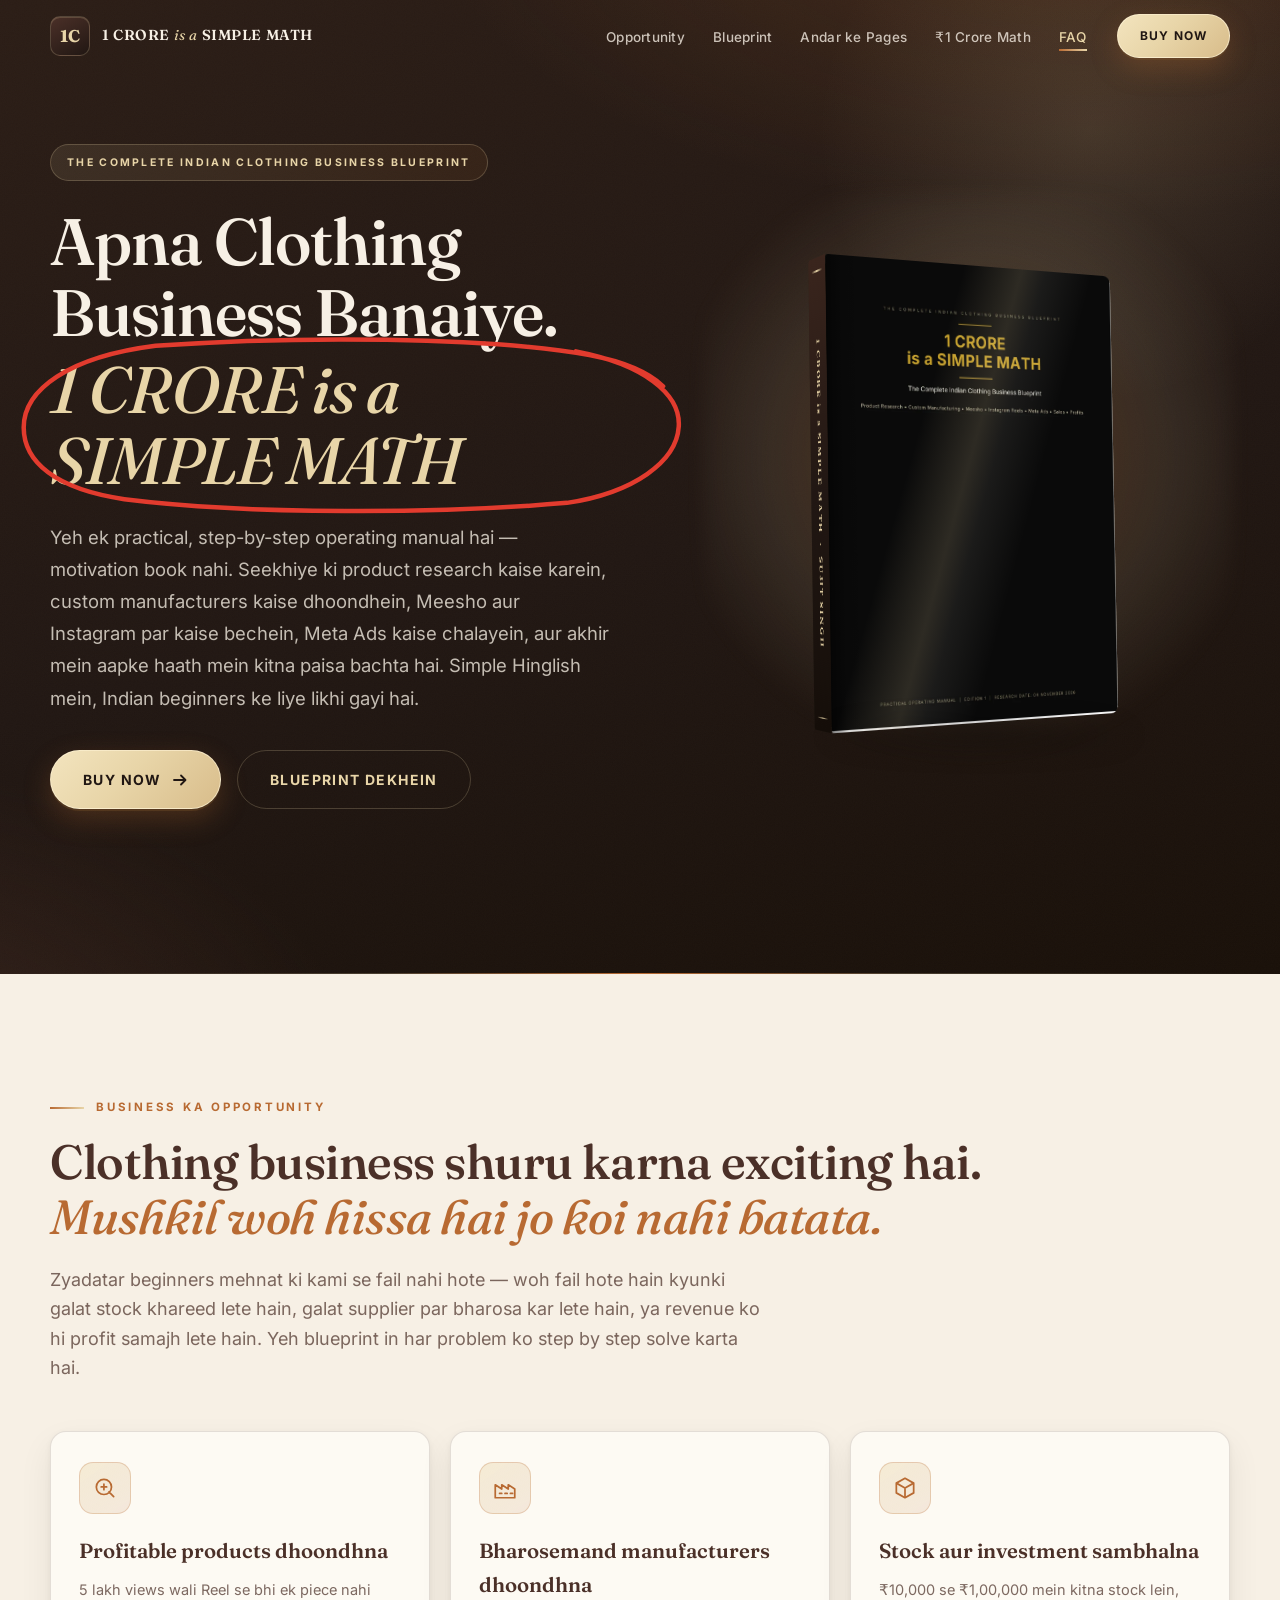
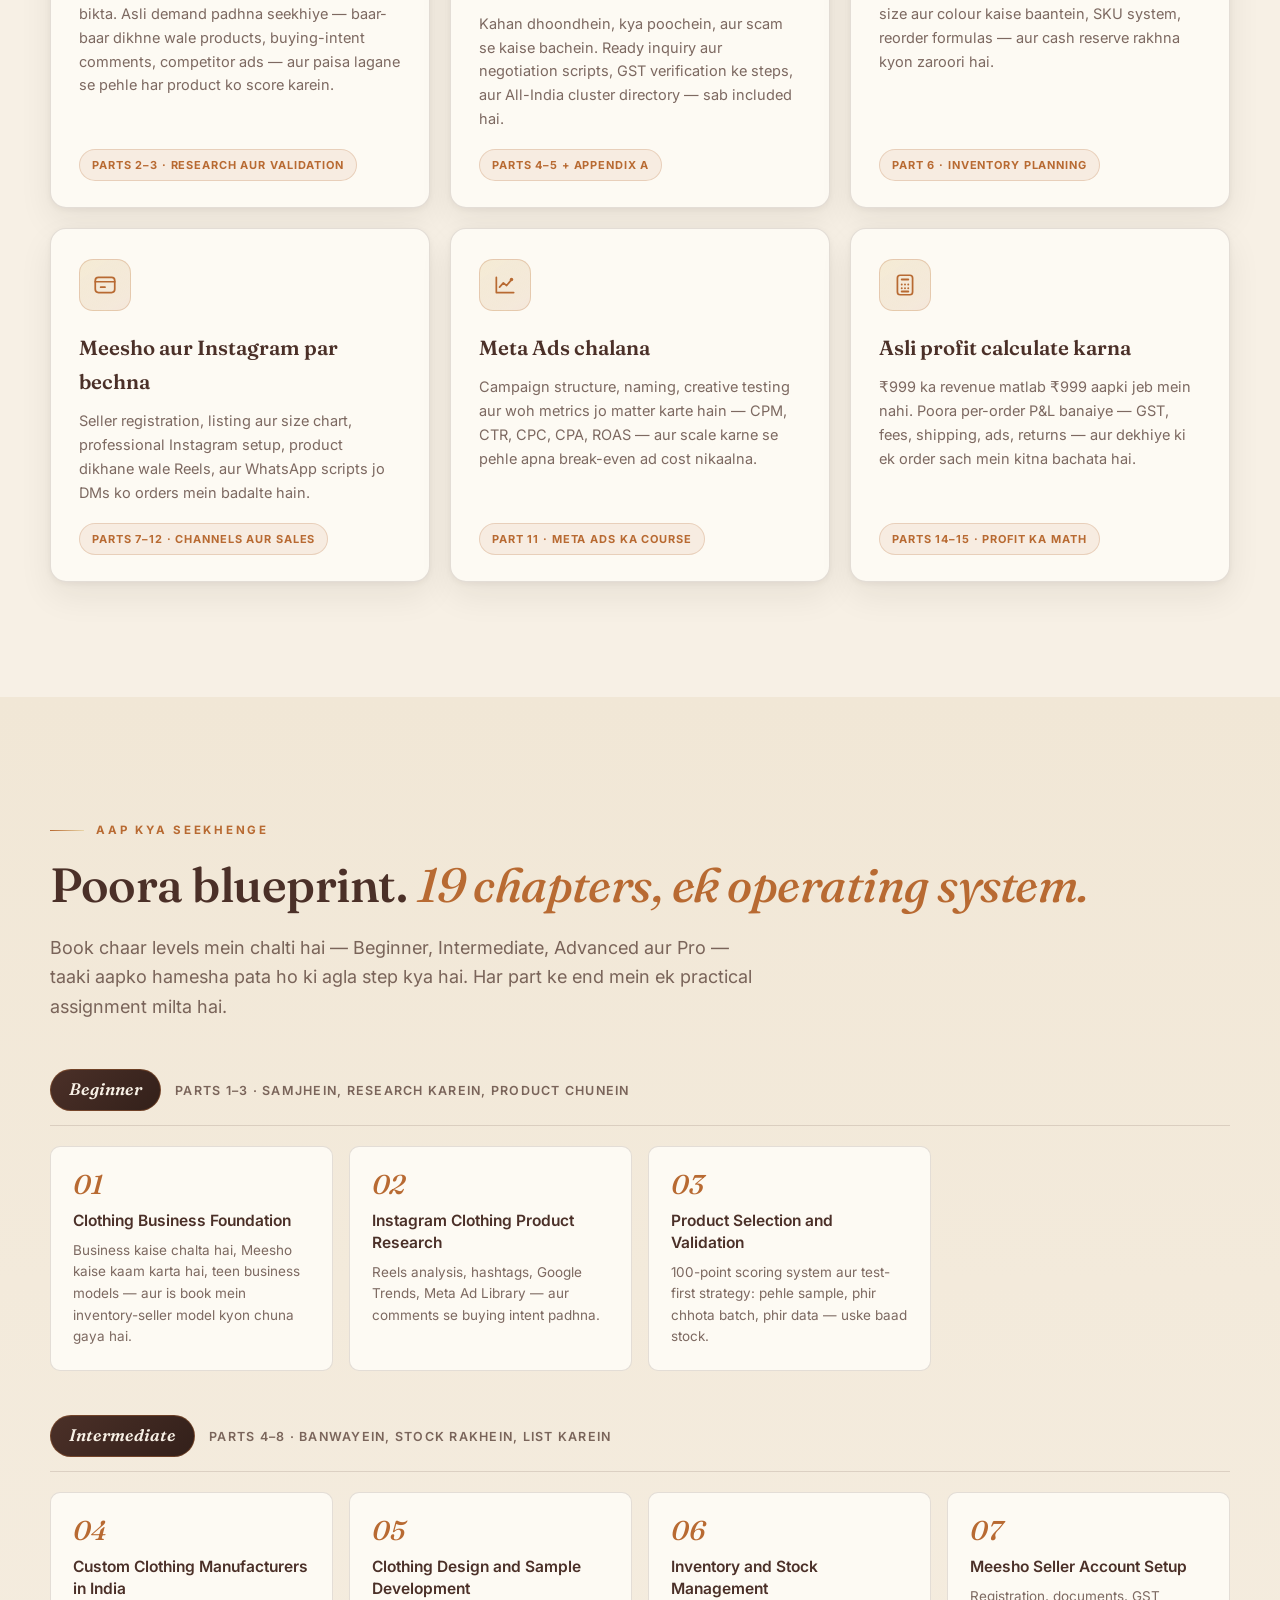
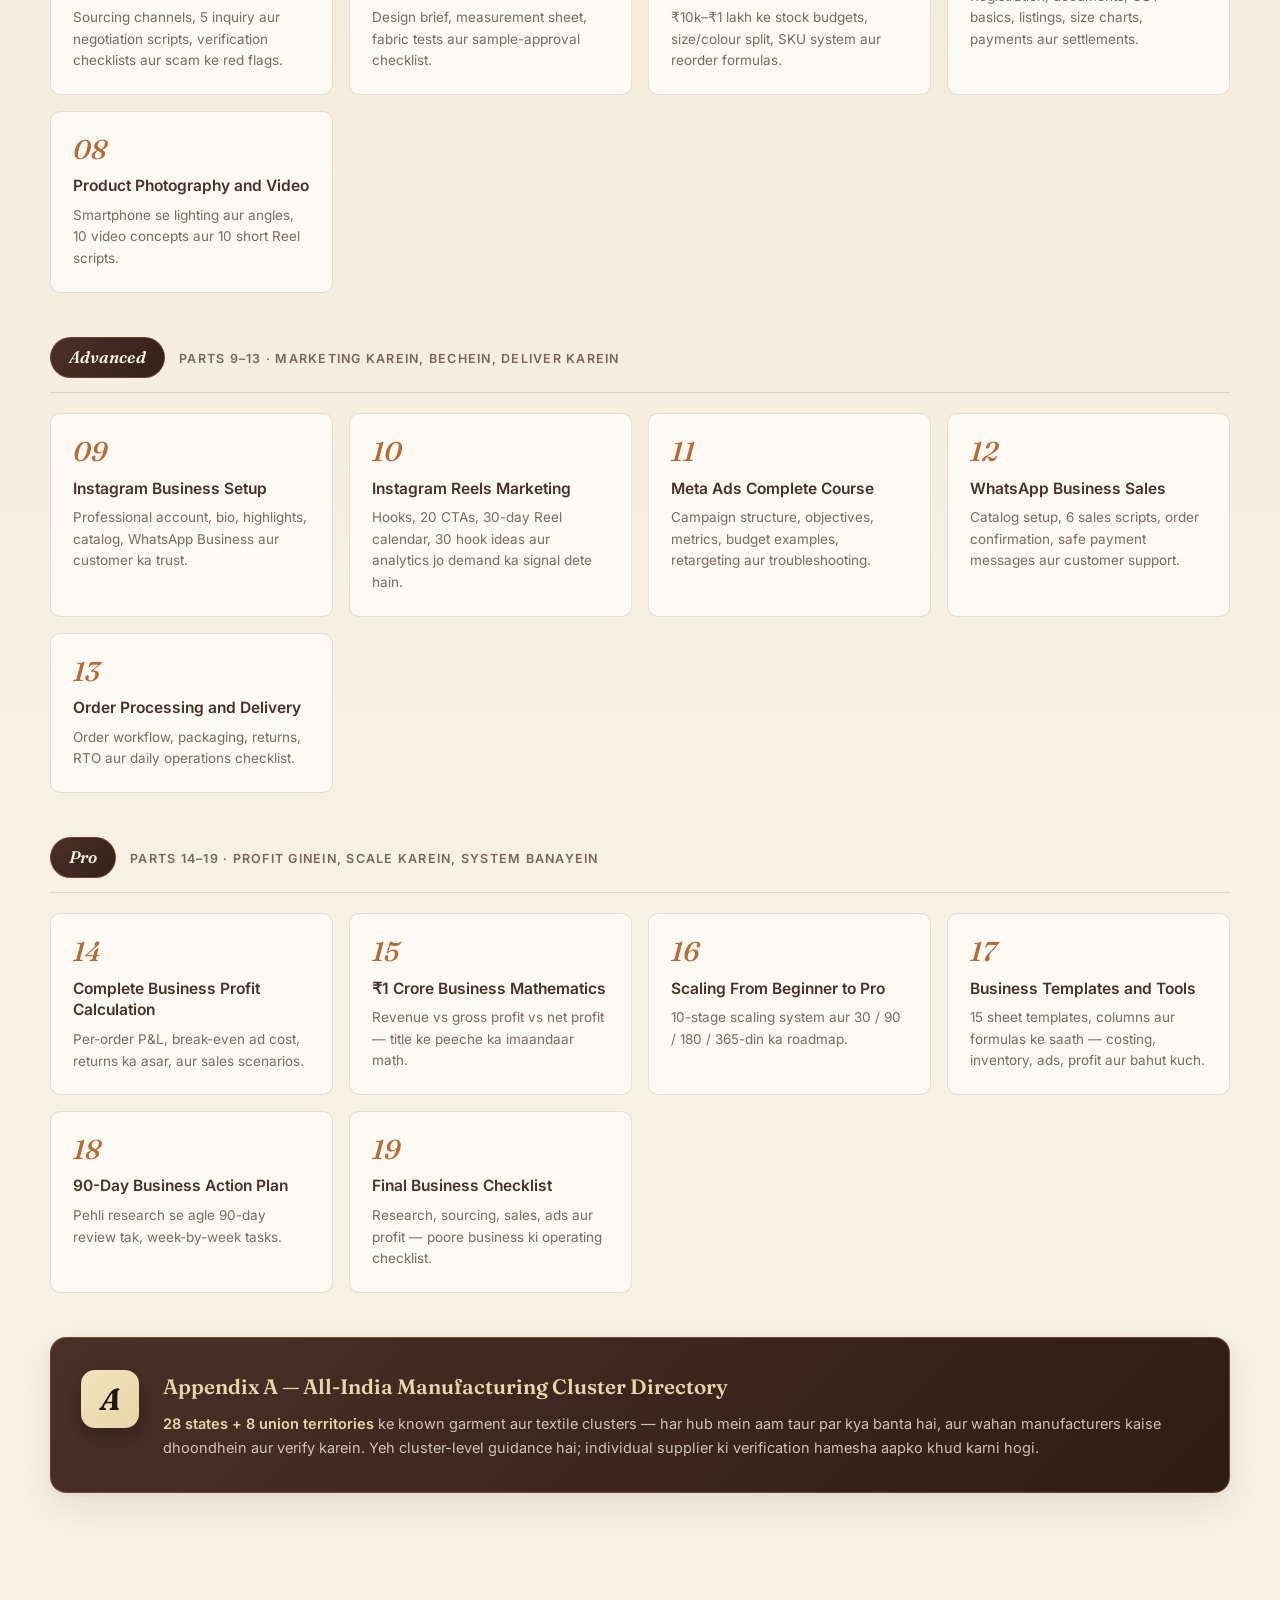
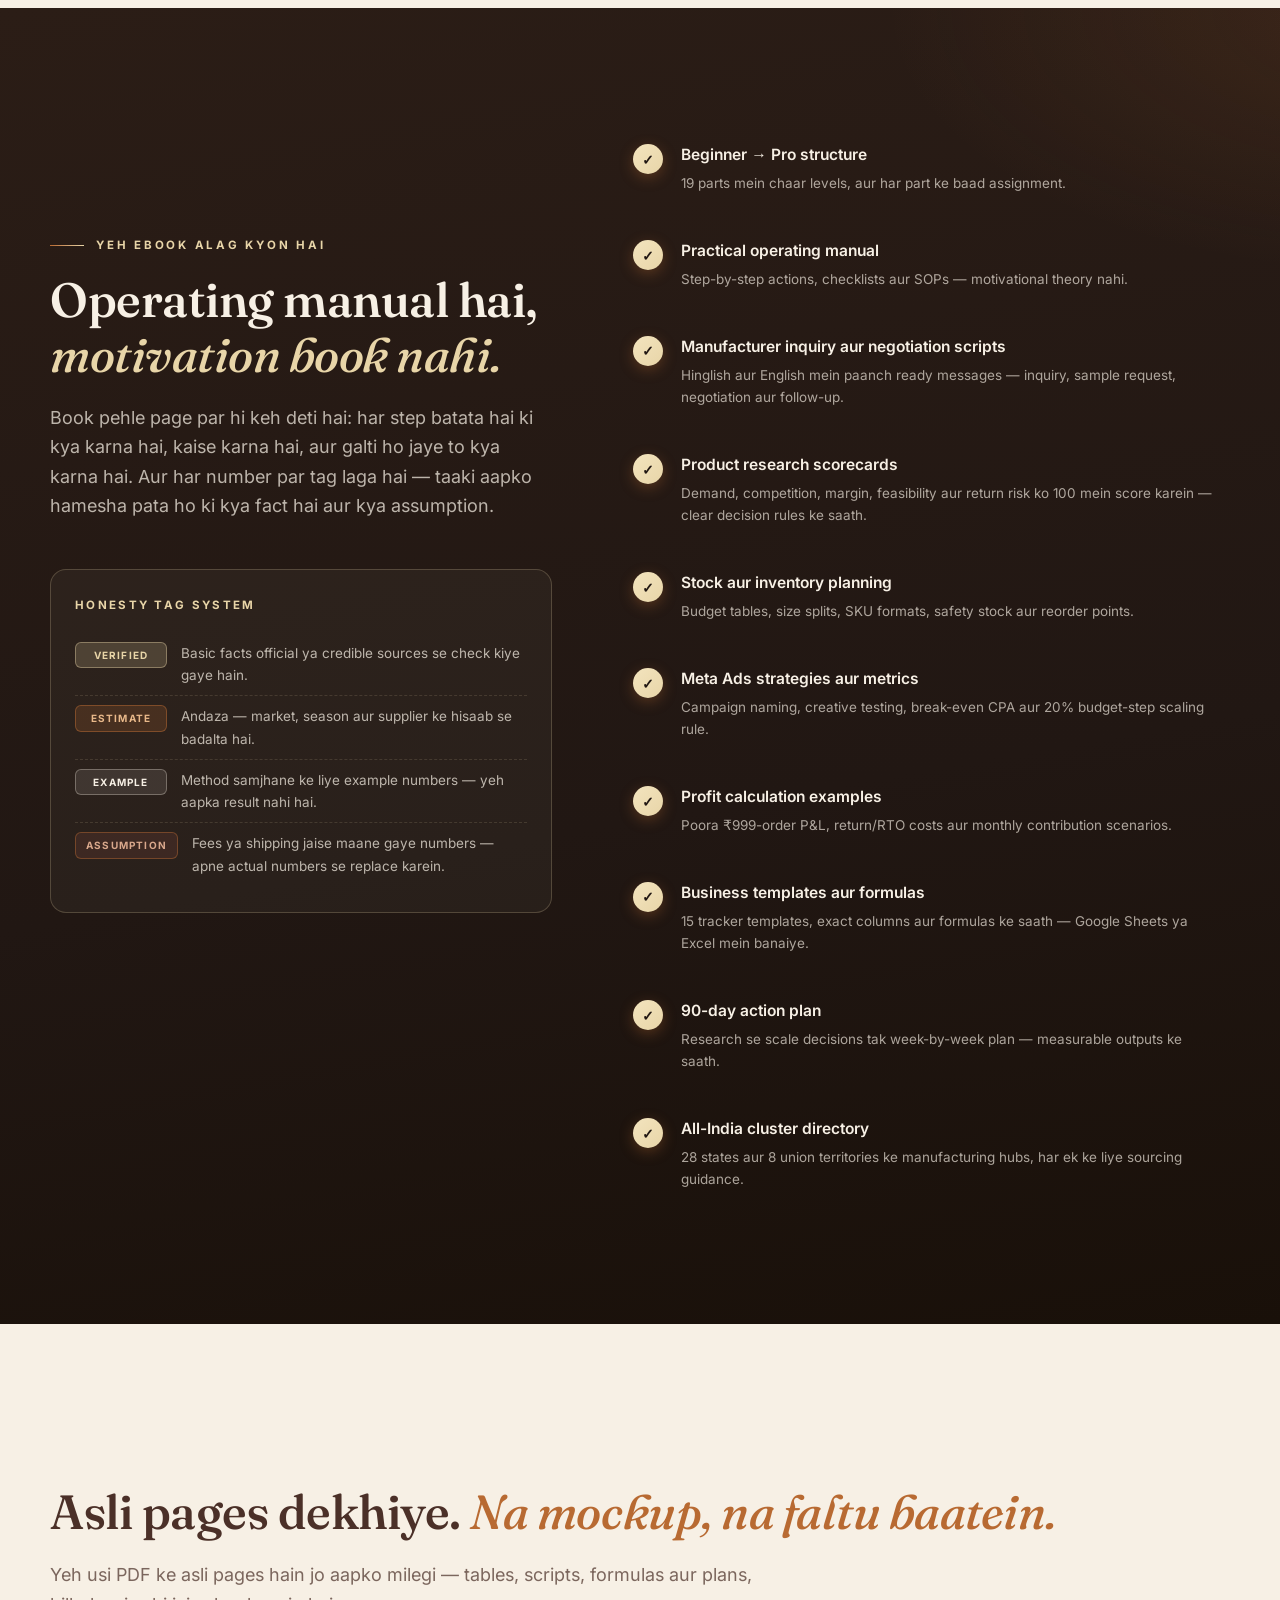
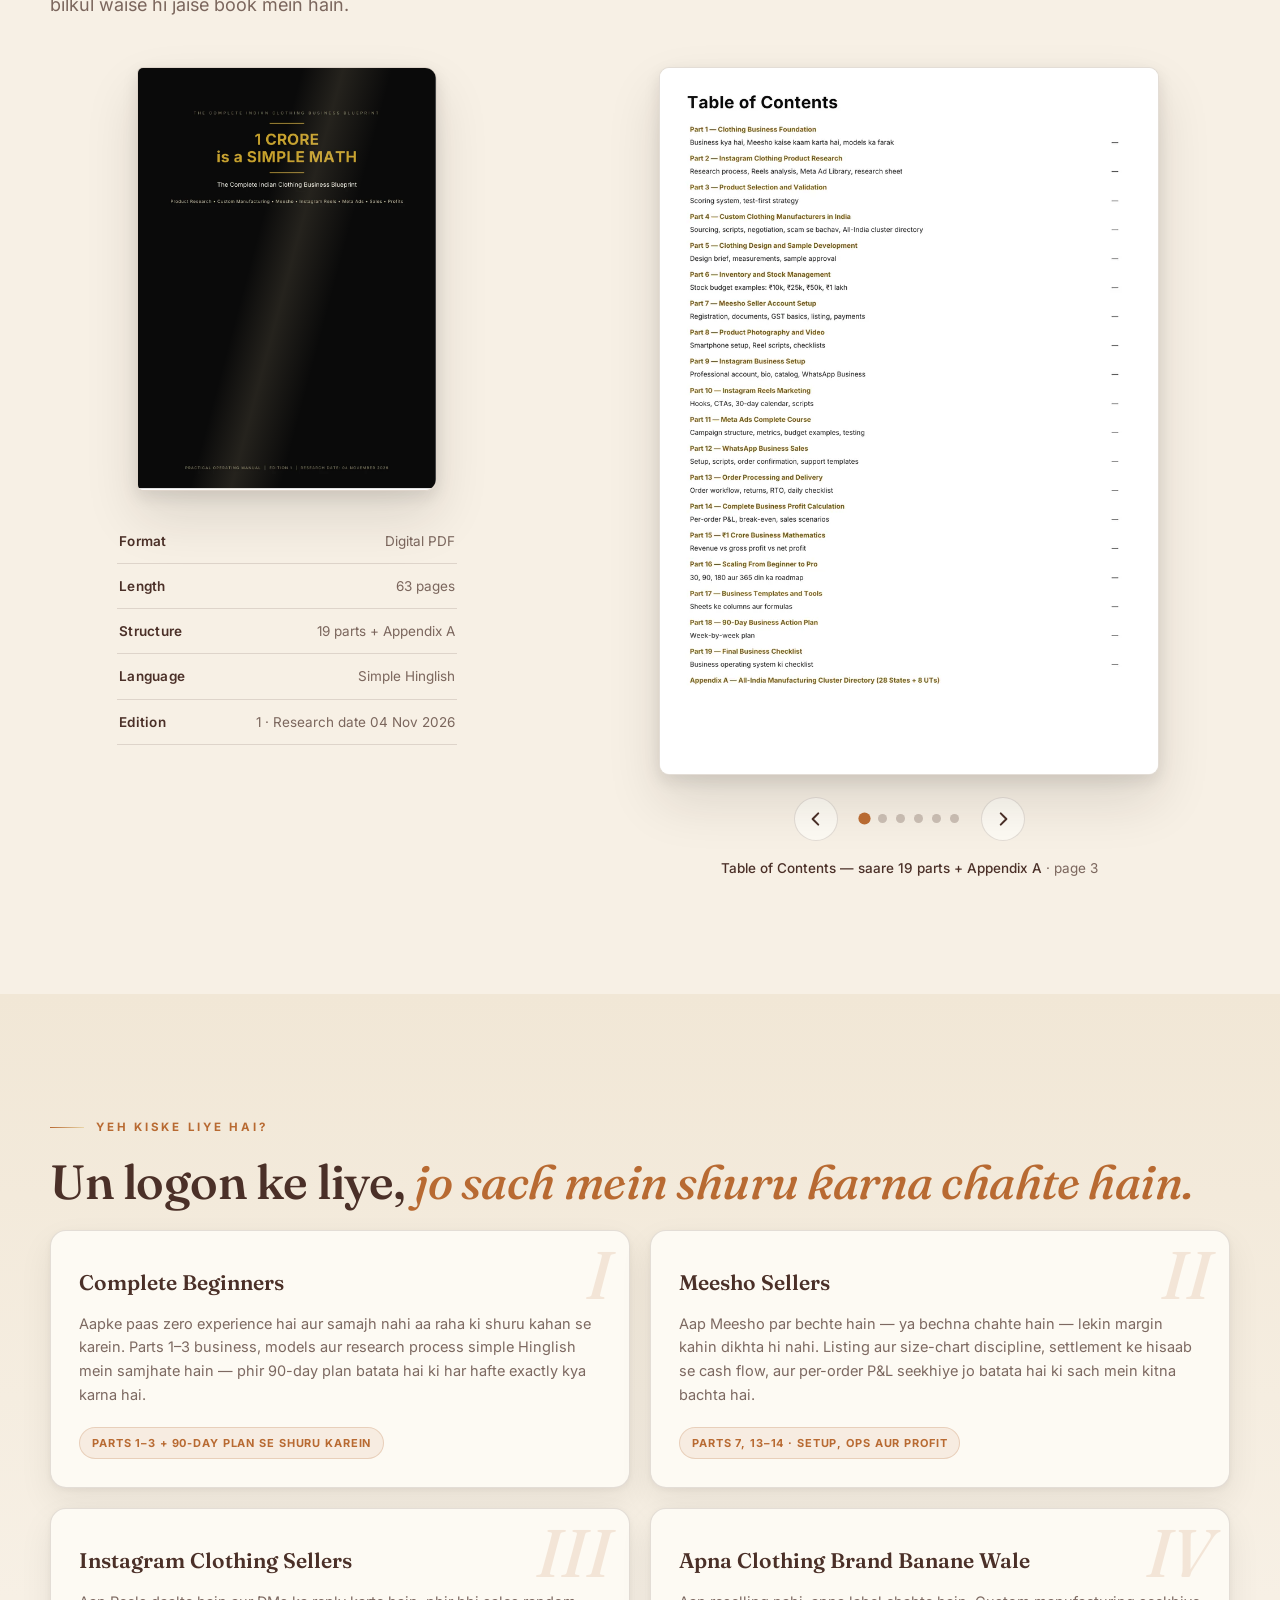
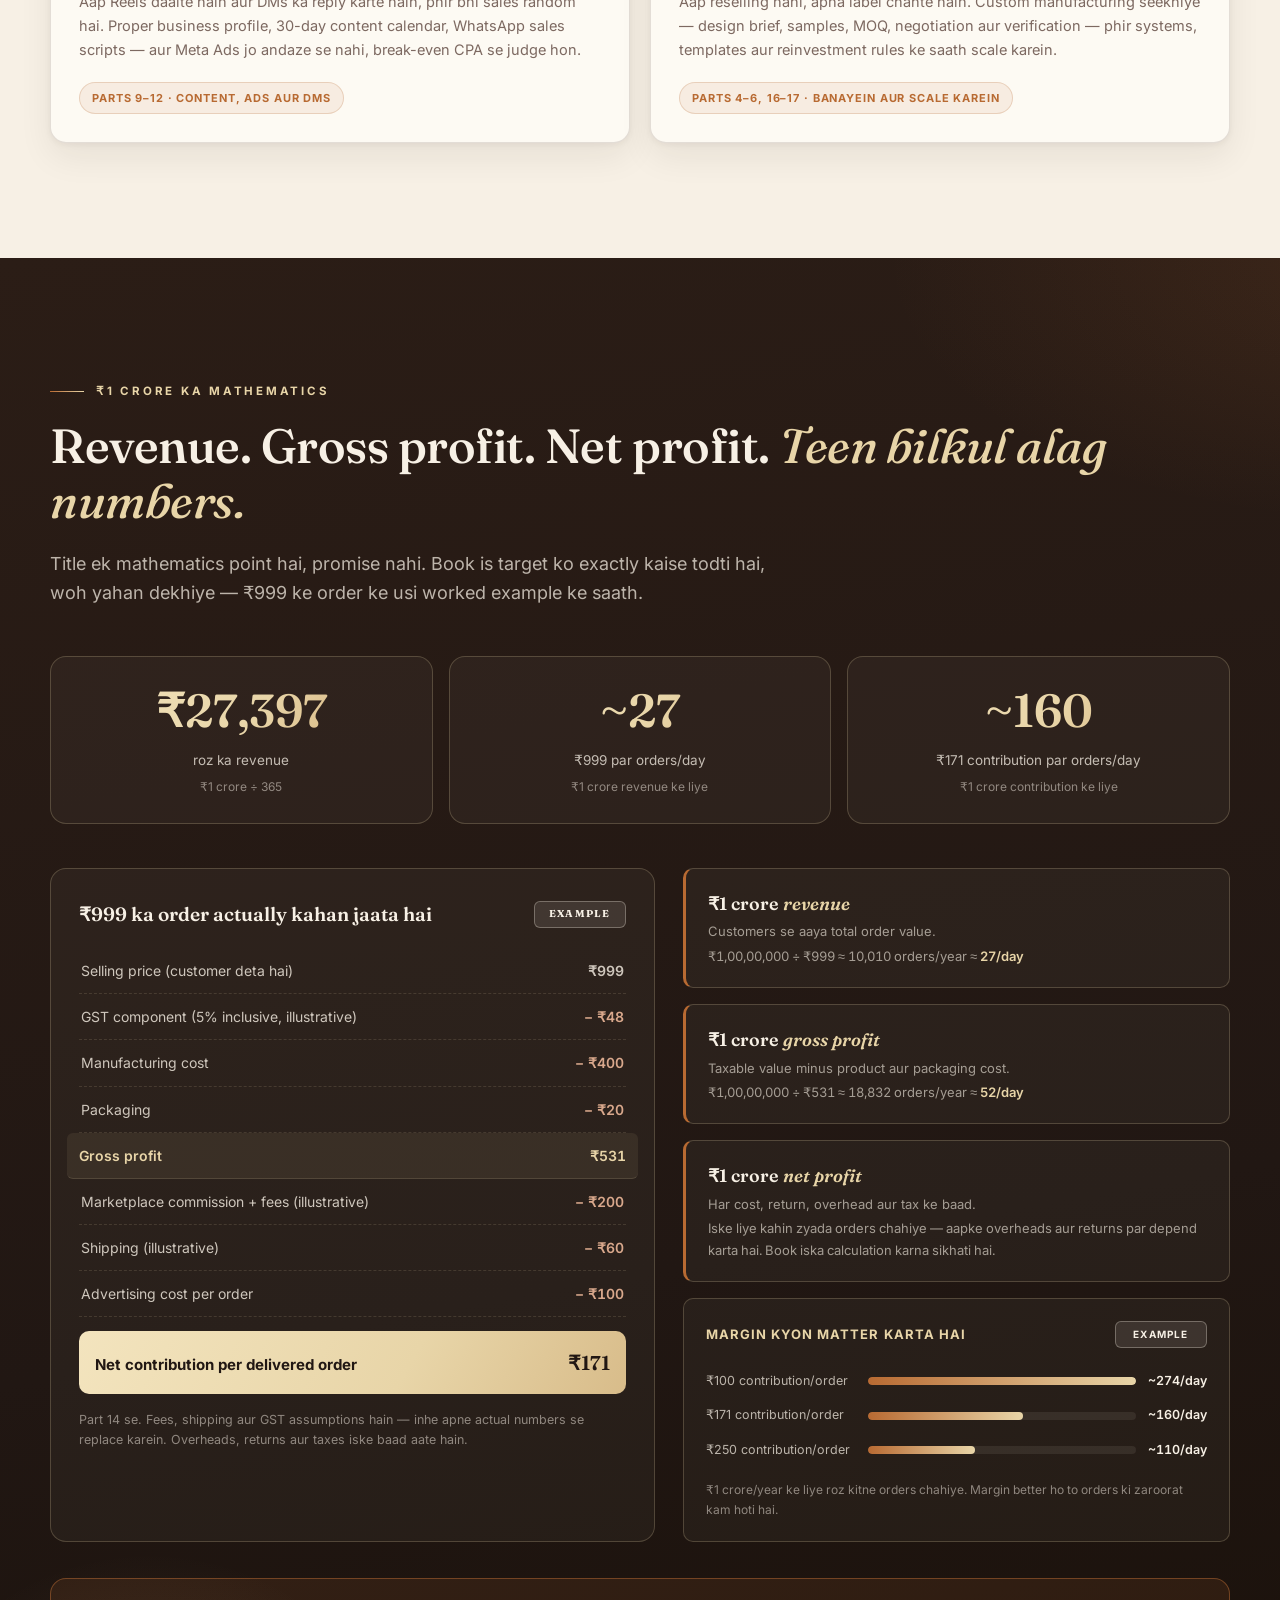
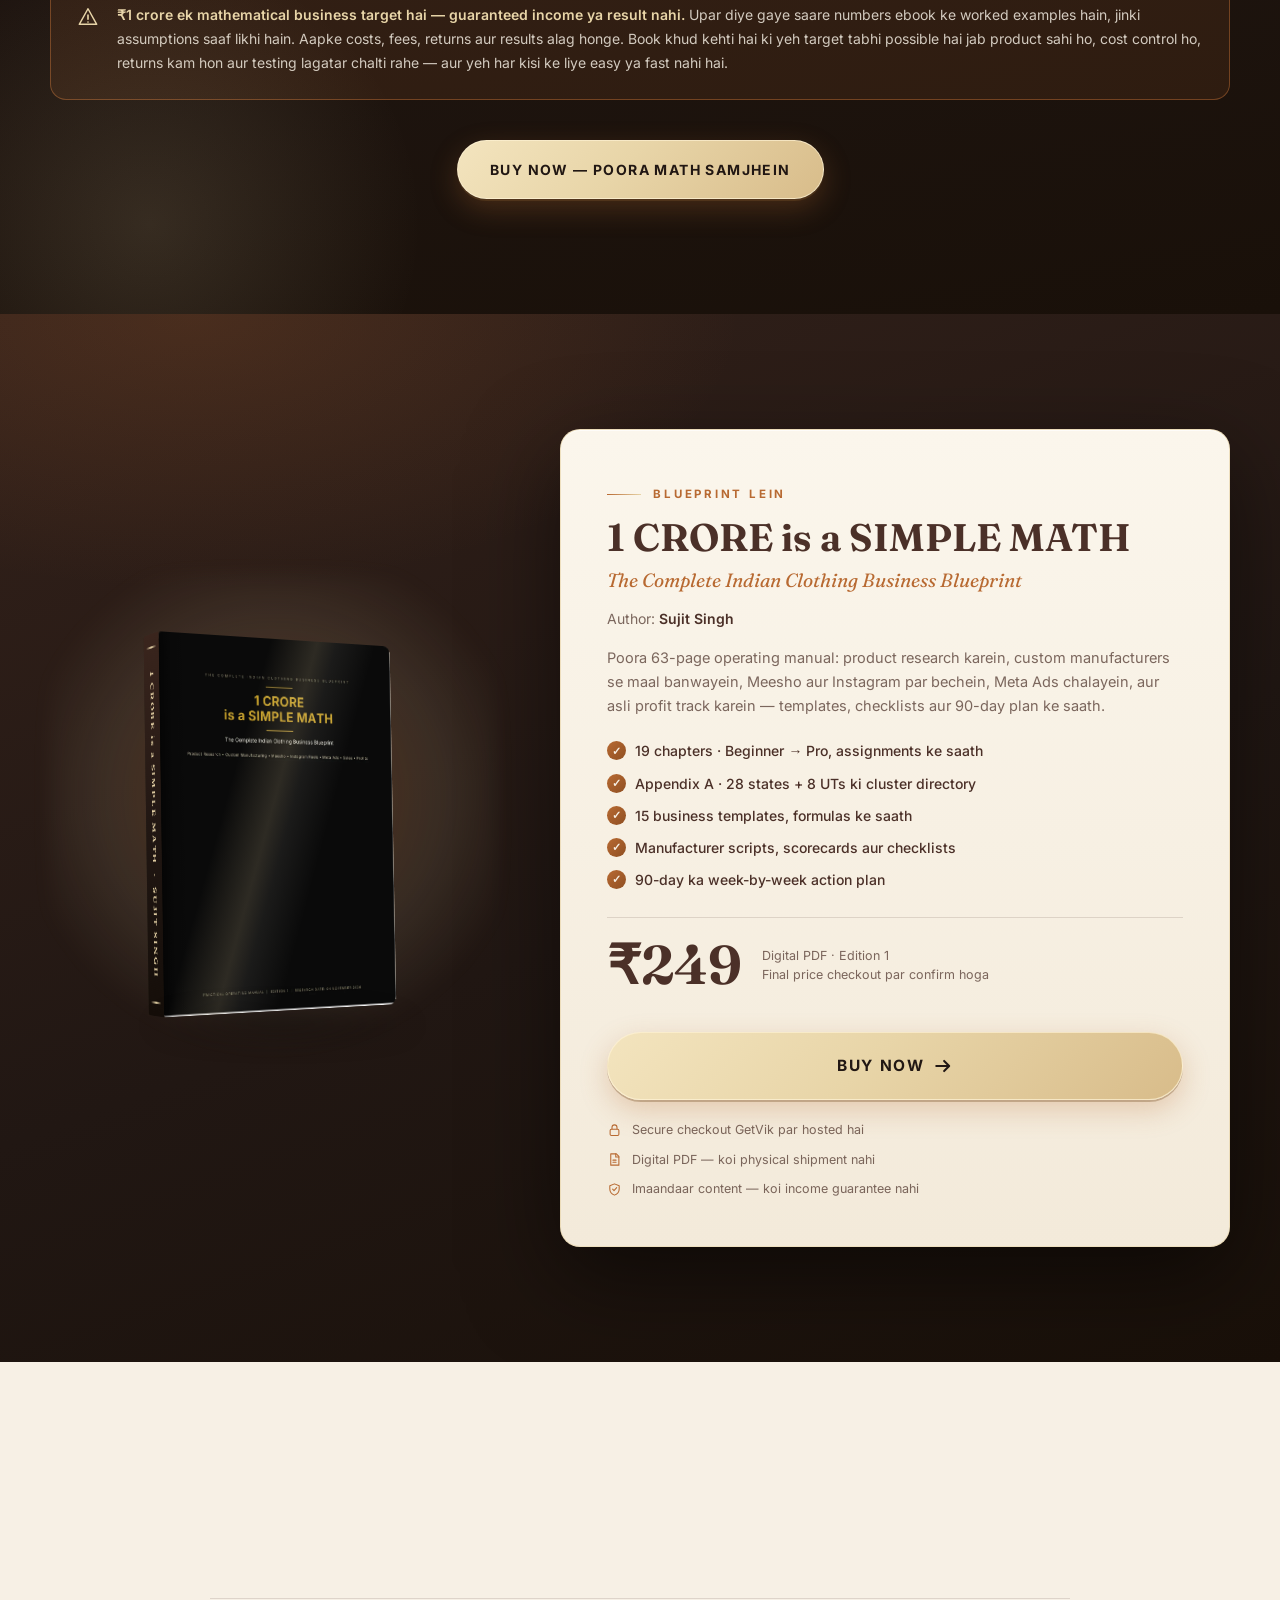
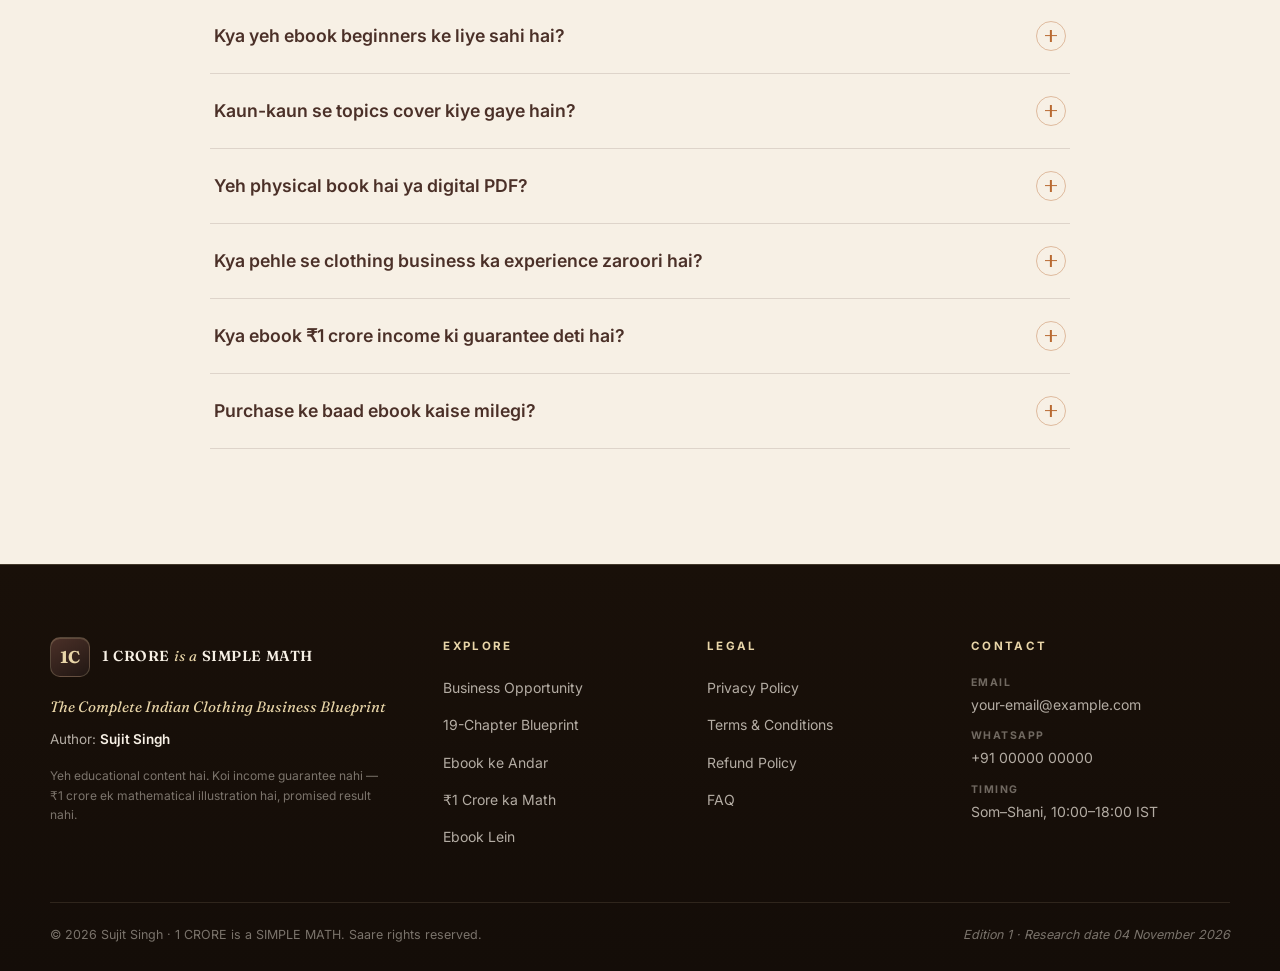
==== index.html @ 93edf9bf "Add 1 CRORE landing page from publish-ready ZIP Standalone static landing page (HTML/CSS/vanilla JS)" ====
<!DOCTYPE html>
<html lang="hi-Latn">
<head>
  <meta charset="UTF-8">
  <meta name="viewport" content="width=device-width, initial-scale=1.0">
  <title>1 CRORE is a SIMPLE MATH — The Complete Indian Clothing Business Blueprint | Sujit Singh</title>
  <meta name="description" content="Indian clothing business shuru karne ka 63-page practical operating manual — product research, custom manufacturing, Meesho, Instagram Reels, Meta Ads aur asli profit ka math. 19 chapters + All-India cluster directory. Author: Sujit Singh.">
  <meta name="robots" content="index, follow">
  <meta name="theme-color" content="#211713">
  <!-- Replace with your live domain before deploying -->
  <!-- <link rel="canonical" href="https://your-domain.com/"> -->

  <!-- Open Graph / Twitter -->
  <meta property="og:type" content="product">
  <meta property="og:locale" content="hi_IN">
  <meta property="og:title" content="1 CRORE is a SIMPLE MATH — The Complete Indian Clothing Business Blueprint">
  <meta property="og:description" content="19 chapters. 63 pages. Indian clothing entrepreneurs ke liye ek practical operating manual — research, manufacturing, Meesho, Reels, Meta Ads aur profit ka math. Author: Sujit Singh.">
  <meta property="og:image" content="assets/img/og-image.jpg">
  <meta property="og:image:width" content="1200">
  <meta property="og:image:height" content="630">
  <meta name="twitter:card" content="summary_large_image">
  <meta name="twitter:title" content="1 CRORE is a SIMPLE MATH — The Complete Indian Clothing Business Blueprint">
  <meta name="twitter:description" content="Indian clothing business shuru karne ka practical operating manual — koi income guarantee nahi. Author: Sujit Singh.">
  <meta name="twitter:image" content="assets/img/og-image.jpg">

  <script>document.documentElement.classList.add("js");</script>
  <link rel="icon" type="image/svg+xml" href="assets/favicon.svg">
  <link rel="preload" href="assets/fonts/fraunces-normal.woff2" as="font" type="font/woff2" crossorigin>
  <link rel="preload" href="assets/fonts/inter-normal.woff2" as="font" type="font/woff2" crossorigin>
  <link rel="preload" href="assets/img/cover.webp" as="image">
  <link rel="stylesheet" href="css/style.css">

  <!-- Structured data: honest Book schema (no invented ratings or reviews) -->
  <script type="application/ld+json">
  {
    "@context": "https://schema.org",
    "@type": "Book",
    "name": "1 CRORE is a SIMPLE MATH",
    "alternateName": "The Complete Indian Clothing Business Blueprint",
    "author": { "@type": "Person", "name": "Sujit Singh" },
    "bookFormat": "https://schema.org/EBook",
    "numberOfPages": 63,
    "bookEdition": "Edition 1",
    "inLanguage": "hi-Latn",
    "description": "Indian clothing business shuru karne ka practical operating manual: product research, custom manufacturing, inventory, Meesho, Instagram Reels, Meta Ads, WhatsApp sales aur profit ka mathematics. Saath mein 90-day action plan aur All-India manufacturing cluster directory (28 states + 8 UTs).",
    "about": ["Clothing business", "E-commerce", "Meesho", "Instagram marketing", "Meta Ads", "Small business India"]
  }
  </script>
</head>
<body>
  <a class="skip-link" href="#main">Seedha main content par jayein</a>

  <!-- ============ NAVIGATION ============ -->
  <header class="site-header" id="site-header">
    <div class="container nav-inner">
      <a href="#top" class="brand" aria-label="1 CRORE is a SIMPLE MATH — home page">
        <span class="brand-mark" aria-hidden="true">1C</span>
        <span class="brand-text">1 CRORE <em>is a</em> SIMPLE MATH</span>
      </a>
      <nav class="main-nav" id="main-nav" aria-label="Main navigation">
        <ul class="nav-list">
          <li><a href="#opportunity" class="nav-link">Opportunity</a></li>
          <li><a href="#blueprint" class="nav-link">Blueprint</a></li>
          <li><a href="#inside" class="nav-link">Andar ke Pages</a></li>
          <li><a href="#math" class="nav-link">₹1 Crore Math</a></li>
          <li><a href="#faq" class="nav-link">FAQ</a></li>
        </ul>
        <a class="btn btn-gold btn-nav" href="https://getvik.com/checkout?productId=6aeb3442b8b6e679919b977d&amp;productSlug=1-crore-clothing-business&amp;theme=light">BUY NOW</a>
      </nav>
      <button class="nav-toggle" id="nav-toggle" aria-expanded="false" aria-controls="main-nav" aria-label="Menu kholein">
        <span></span><span></span><span></span>
      </button>
    </div>
  </header>

  <main id="main">
    <!-- ============ SECTION 1 · HERO ============ -->
    <section class="hero" id="top" aria-label="Parichay">
      <div class="hero-glow" aria-hidden="true"></div>
      <div class="container hero-grid">
        <div class="hero-copy">
          <p class="badge reveal">THE COMPLETE INDIAN CLOTHING BUSINESS BLUEPRINT</p>
          <h1 class="hero-title reveal">Apna Clothing Business Banaiye. <span class="gold-italic hero-circled">1&nbsp;CRORE is a SIMPLE&nbsp;MATH<svg class="hero-scribble" viewBox="0 0 600 200" preserveAspectRatio="none" aria-hidden="true" focusable="false"><path d="M500,20 C560,34 594,66 592,102 C590,140 552,174 492,185 C378,197 208,198 96,181 C34,170 6,140 6,103 C6,62 46,26 124,14 C250,3 420,4 512,24 C546,32 566,44 578,58"/></svg></span></h1>
          <p class="hero-sub reveal">Yeh ek practical, step-by-step operating manual hai — motivation book nahi. Seekhiye ki product research kaise karein, custom manufacturers kaise dhoondhein, Meesho aur Instagram par kaise bechein, Meta Ads kaise chalayein, aur akhir mein aapke haath mein kitna paisa bachta hai. Simple Hinglish mein, Indian beginners ke liye likhi gayi hai.</p>
          <div class="hero-ctas reveal">
            <a class="btn btn-gold btn-lg" href="https://getvik.com/checkout?productId=6aeb3442b8b6e679919b977d&amp;productSlug=1-crore-clothing-business&amp;theme=light">BUY NOW
              <svg width="16" height="16" viewBox="0 0 16 16" fill="none" aria-hidden="true"><path d="M2 8h11M9 3.5 13.5 8 9 12.5" stroke="currentColor" stroke-width="1.8" stroke-linecap="round" stroke-linejoin="round"/></svg>
            </a>
            <a class="btn btn-ghost btn-lg" href="#blueprint">BLUEPRINT DEKHEIN</a>
          </div>
          <ul class="hero-facts reveal" aria-label="Ebook ki details">
            <li><strong>63</strong> pages ka PDF</li>
            <li><strong>19</strong> chapters + Appendix</li>
            <li>Beginner <span aria-hidden="true">→</span> Pro</li>
            <li>Edition 1</li>
          </ul>
        </div>
        <div class="hero-book reveal">
          <div class="book-scene" aria-hidden="true">
            <div class="book-glow"></div>
            <div class="book book-hero">
              <div class="book-face book-back"></div>
              <div class="book-face book-spine"><span>1 CRORE is a SIMPLE MATH&nbsp;&nbsp;·&nbsp;&nbsp;SUJIT SINGH</span></div>
              <div class="book-face book-pages"></div>
              <div class="book-face book-front">
                <img src="assets/img/cover.webp" alt="" width="1000" height="1414" fetchpriority="high">
                <span class="book-sheen"></span>
              </div>
            </div>
            <div class="book-shadow"></div>
          </div>
          <p class="visually-hidden">Ebook “1 CRORE is a SIMPLE MATH — The Complete Indian Clothing Business Blueprint” ka cover.</p>
        </div>
      </div>
      <div class="hero-rule" aria-hidden="true"></div>
    </section>

    <!-- ============ SECTION 2 · THE BUSINESS OPPORTUNITY ============ -->
    <section class="section section-cream" id="opportunity">
      <div class="container">
        <p class="eyebrow reveal">Business ka Opportunity</p>
        <h2 class="section-title reveal">Clothing business shuru karna exciting hai.<br><span class="amber-italic">Mushkil woh hissa hai jo koi nahi batata.</span></h2>
        <p class="section-lede reveal">Zyadatar beginners mehnat ki kami se fail nahi hote — woh fail hote hain kyunki galat stock khareed lete hain, galat supplier par bharosa kar lete hain, ya revenue ko hi profit samajh lete hain. Yeh blueprint in har problem ko step by step solve karta hai.</p>
        <div class="opp-grid">
          <article class="opp-card reveal">
            <div class="opp-icon" aria-hidden="true"><svg viewBox="0 0 24 24" fill="none"><path d="M11 4a7 7 0 1 0 0 14 7 7 0 0 0 0-14Zm9 16-4.35-4.35" stroke="currentColor" stroke-width="1.6" stroke-linecap="round"/><path d="M8.5 11h5M11 8.5v5" stroke="currentColor" stroke-width="1.6" stroke-linecap="round"/></svg></div>
            <h3>Profitable products dhoondhna</h3>
            <p>5 lakh views wali Reel se bhi ek piece nahi bikta. Asli demand padhna seekhiye — baar-baar dikhne wale products, buying-intent comments, competitor ads — aur paisa lagane se pehle har product ko score karein.</p>
            <span class="part-chip">Parts 2–3 · Research aur validation</span>
          </article>
          <article class="opp-card reveal">
            <div class="opp-icon" aria-hidden="true"><svg viewBox="0 0 24 24" fill="none"><path d="M3 21V9l6 4V9l6 4V9l6 4v8H3Z" stroke="currentColor" stroke-width="1.6" stroke-linejoin="round"/><path d="M7 17h2m3 0h2m3 0h2" stroke="currentColor" stroke-width="1.6" stroke-linecap="round"/></svg></div>
            <h3>Bharosemand manufacturers dhoondhna</h3>
            <p>Kahan dhoondhein, kya poochein, aur scam se kaise bachein. Ready inquiry aur negotiation scripts, GST verification ke steps, aur All-India cluster directory — sab included hai.</p>
            <span class="part-chip">Parts 4–5 + Appendix A</span>
          </article>
          <article class="opp-card reveal">
            <div class="opp-icon" aria-hidden="true"><svg viewBox="0 0 24 24" fill="none"><path d="M4 7.5 12 3l8 4.5v9L12 21l-8-4.5v-9Z" stroke="currentColor" stroke-width="1.6" stroke-linejoin="round"/><path d="M4 7.5 12 12l8-4.5M12 12v9" stroke="currentColor" stroke-width="1.6" stroke-linejoin="round"/></svg></div>
            <h3>Stock aur investment sambhalna</h3>
            <p>₹10,000 se ₹1,00,000 mein kitna stock lein, size aur colour kaise baantein, SKU system, reorder formulas — aur cash reserve rakhna kyon zaroori hai.</p>
            <span class="part-chip">Part 6 · Inventory planning</span>
          </article>
          <article class="opp-card reveal">
            <div class="opp-icon" aria-hidden="true"><svg viewBox="0 0 24 24" fill="none"><rect x="3" y="5" width="18" height="14" rx="3" stroke="currentColor" stroke-width="1.6"/><path d="M3 9h18M8 14h4" stroke="currentColor" stroke-width="1.6" stroke-linecap="round"/></svg></div>
            <h3>Meesho aur Instagram par bechna</h3>
            <p>Seller registration, listing aur size chart, professional Instagram setup, product dikhane wale Reels, aur WhatsApp scripts jo DMs ko orders mein badalte hain.</p>
            <span class="part-chip">Parts 7–12 · Channels aur sales</span>
          </article>
          <article class="opp-card reveal">
            <div class="opp-icon" aria-hidden="true"><svg viewBox="0 0 24 24" fill="none"><path d="M4 19V5m0 14h16" stroke="currentColor" stroke-width="1.6" stroke-linecap="round"/><path d="m7 14 3.5-4 3 2.5L18 7" stroke="currentColor" stroke-width="1.6" stroke-linecap="round" stroke-linejoin="round"/><circle cx="18" cy="7" r="1.6" fill="currentColor"/></svg></div>
            <h3>Meta Ads chalana</h3>
            <p>Campaign structure, naming, creative testing aur woh metrics jo matter karte hain — CPM, CTR, CPC, CPA, ROAS — aur scale karne se pehle apna break-even ad cost nikaalna.</p>
            <span class="part-chip">Part 11 · Meta Ads ka course</span>
          </article>
          <article class="opp-card reveal">
            <div class="opp-icon" aria-hidden="true"><svg viewBox="0 0 24 24" fill="none"><rect x="5" y="3" width="14" height="18" rx="2.5" stroke="currentColor" stroke-width="1.6"/><path d="M9 7h6M9 11.5h.01M12 11.5h.01M15 11.5h.01M9 15h.01M12 15h.01M15 15h.01M9 18h6" stroke="currentColor" stroke-width="1.8" stroke-linecap="round"/></svg></div>
            <h3>Asli profit calculate karna</h3>
            <p>₹999 ka revenue matlab ₹999 aapki jeb mein nahi. Poora per-order P&amp;L banaiye — GST, fees, shipping, ads, returns — aur dekhiye ki ek order sach mein kitna bachata hai.</p>
            <span class="part-chip">Parts 14–15 · Profit ka math</span>
          </article>
        </div>
      </div>
    </section>

    <!-- ============ SECTION 3 · WHAT YOU WILL LEARN (19 CHAPTERS) ============ -->
    <section class="section section-cream-deep" id="blueprint">
      <div class="container">
        <p class="eyebrow reveal">Aap Kya Seekhenge</p>
        <h2 class="section-title reveal">Poora blueprint. <span class="amber-italic">19 chapters, ek operating system.</span></h2>
        <p class="section-lede reveal">Book chaar levels mein chalti hai — Beginner, Intermediate, Advanced aur Pro — taaki aapko hamesha pata ho ki agla step kya hai. Har part ke end mein ek practical assignment milta hai.</p>

        <div class="level-group reveal">
          <div class="level-head"><span class="level-chip">Beginner</span><span class="level-range">Parts 1–3 · Samjhein, research karein, product chunein</span></div>
          <div class="chapter-grid">
            <article class="chapter-card"><span class="chapter-num">01</span><h3>Clothing Business Foundation</h3><p>Business kaise chalta hai, Meesho kaise kaam karta hai, teen business models — aur is book mein inventory-seller model kyon chuna gaya hai.</p></article>
            <article class="chapter-card"><span class="chapter-num">02</span><h3>Instagram Clothing Product Research</h3><p>Reels analysis, hashtags, Google Trends, Meta Ad Library — aur comments se buying intent padhna.</p></article>
            <article class="chapter-card"><span class="chapter-num">03</span><h3>Product Selection and Validation</h3><p>100-point scoring system aur test-first strategy: pehle sample, phir chhota batch, phir data — uske baad stock.</p></article>
          </div>
        </div>

        <div class="level-group reveal">
          <div class="level-head"><span class="level-chip">Intermediate</span><span class="level-range">Parts 4–8 · Banwayein, stock rakhein, list karein</span></div>
          <div class="chapter-grid">
            <article class="chapter-card"><span class="chapter-num">04</span><h3>Custom Clothing Manufacturers in India</h3><p>Sourcing channels, 5 inquiry aur negotiation scripts, verification checklists aur scam ke red flags.</p></article>
            <article class="chapter-card"><span class="chapter-num">05</span><h3>Clothing Design and Sample Development</h3><p>Design brief, measurement sheet, fabric tests aur sample-approval checklist.</p></article>
            <article class="chapter-card"><span class="chapter-num">06</span><h3>Inventory and Stock Management</h3><p>₹10k–₹1 lakh ke stock budgets, size/colour split, SKU system aur reorder formulas.</p></article>
            <article class="chapter-card"><span class="chapter-num">07</span><h3>Meesho Seller Account Setup</h3><p>Registration, documents, GST basics, listings, size charts, payments aur settlements.</p></article>
            <article class="chapter-card"><span class="chapter-num">08</span><h3>Product Photography and Video</h3><p>Smartphone se lighting aur angles, 10 video concepts aur 10 short Reel scripts.</p></article>
          </div>
        </div>

        <div class="level-group reveal">
          <div class="level-head"><span class="level-chip">Advanced</span><span class="level-range">Parts 9–13 · Marketing karein, bechein, deliver karein</span></div>
          <div class="chapter-grid">
            <article class="chapter-card"><span class="chapter-num">09</span><h3>Instagram Business Setup</h3><p>Professional account, bio, highlights, catalog, WhatsApp Business aur customer ka trust.</p></article>
            <article class="chapter-card"><span class="chapter-num">10</span><h3>Instagram Reels Marketing</h3><p>Hooks, 20 CTAs, 30-day Reel calendar, 30 hook ideas aur analytics jo demand ka signal dete hain.</p></article>
            <article class="chapter-card"><span class="chapter-num">11</span><h3>Meta Ads Complete Course</h3><p>Campaign structure, objectives, metrics, budget examples, retargeting aur troubleshooting.</p></article>
            <article class="chapter-card"><span class="chapter-num">12</span><h3>WhatsApp Business Sales</h3><p>Catalog setup, 6 sales scripts, order confirmation, safe payment messages aur customer support.</p></article>
            <article class="chapter-card"><span class="chapter-num">13</span><h3>Order Processing and Delivery</h3><p>Order workflow, packaging, returns, RTO aur daily operations checklist.</p></article>
          </div>
        </div>

        <div class="level-group reveal">
          <div class="level-head"><span class="level-chip">Pro</span><span class="level-range">Parts 14–19 · Profit ginein, scale karein, system banayein</span></div>
          <div class="chapter-grid">
            <article class="chapter-card"><span class="chapter-num">14</span><h3>Complete Business Profit Calculation</h3><p>Per-order P&amp;L, break-even ad cost, returns ka asar, aur sales scenarios.</p></article>
            <article class="chapter-card"><span class="chapter-num">15</span><h3>₹1 Crore Business Mathematics</h3><p>Revenue vs gross profit vs net profit — title ke peeche ka imaandaar math.</p></article>
            <article class="chapter-card"><span class="chapter-num">16</span><h3>Scaling From Beginner to Pro</h3><p>10-stage scaling system aur 30 / 90 / 180 / 365-din ka roadmap.</p></article>
            <article class="chapter-card"><span class="chapter-num">17</span><h3>Business Templates and Tools</h3><p>15 sheet templates, columns aur formulas ke saath — costing, inventory, ads, profit aur bahut kuch.</p></article>
            <article class="chapter-card"><span class="chapter-num">18</span><h3>90-Day Business Action Plan</h3><p>Pehli research se agle 90-day review tak, week-by-week tasks.</p></article>
            <article class="chapter-card"><span class="chapter-num">19</span><h3>Final Business Checklist</h3><p>Research, sourcing, sales, ads aur profit — poore business ki operating checklist.</p></article>
          </div>
        </div>

        <div class="appendix-banner reveal">
          <div class="appendix-mark" aria-hidden="true">A</div>
          <div>
            <h3>Appendix A — All-India Manufacturing Cluster Directory</h3>
            <p><strong>28 states + 8 union territories</strong> ke known garment aur textile clusters — har hub mein aam taur par kya banta hai, aur wahan manufacturers kaise dhoondhein aur verify karein. Yeh cluster-level guidance hai; individual supplier ki verification hamesha aapko khud karni hogi.</p>
          </div>
        </div>
      </div>
    </section>

    <!-- ============ SECTION 4 · WHAT MAKES IT DIFFERENT ============ -->
    <section class="section section-dark" id="different">
      <div class="container diff-grid">
        <div class="diff-intro">
          <p class="eyebrow reveal">Yeh Ebook Alag Kyon Hai</p>
          <h2 class="section-title reveal">Operating manual hai, <span class="gold-italic">motivation book nahi.</span></h2>
          <p class="section-lede reveal">Book pehle page par hi keh deti hai: har step batata hai ki kya karna hai, kaise karna hai, aur galti ho jaye to kya karna hai. Aur har number par tag laga hai — taaki aapko hamesha pata ho ki kya fact hai aur kya assumption.</p>
          <div class="tag-panel reveal" aria-label="Book ka honesty tag system">
            <p class="tag-panel-title">Honesty tag system</p>
            <div class="tag-row"><span class="tag tag-verified">VERIFIED</span><span>Basic facts official ya credible sources se check kiye gaye hain.</span></div>
            <div class="tag-row"><span class="tag tag-estimate">ESTIMATE</span><span>Andaza — market, season aur supplier ke hisaab se badalta hai.</span></div>
            <div class="tag-row"><span class="tag tag-example">EXAMPLE</span><span>Method samjhane ke liye example numbers — yeh aapka result nahi hai.</span></div>
            <div class="tag-row"><span class="tag tag-assumption">ASSUMPTION</span><span>Fees ya shipping jaise maane gaye numbers — apne actual numbers se replace karein.</span></div>
          </div>
        </div>
        <ul class="diff-list">
          <li class="reveal"><span class="diff-check" aria-hidden="true">✓</span><div><h3>Beginner → Pro structure</h3><p>19 parts mein chaar levels, aur har part ke baad assignment.</p></div></li>
          <li class="reveal"><span class="diff-check" aria-hidden="true">✓</span><div><h3>Practical operating manual</h3><p>Step-by-step actions, checklists aur SOPs — motivational theory nahi.</p></div></li>
          <li class="reveal"><span class="diff-check" aria-hidden="true">✓</span><div><h3>Manufacturer inquiry aur negotiation scripts</h3><p>Hinglish aur English mein paanch ready messages — inquiry, sample request, negotiation aur follow-up.</p></div></li>
          <li class="reveal"><span class="diff-check" aria-hidden="true">✓</span><div><h3>Product research scorecards</h3><p>Demand, competition, margin, feasibility aur return risk ko 100 mein score karein — clear decision rules ke saath.</p></div></li>
          <li class="reveal"><span class="diff-check" aria-hidden="true">✓</span><div><h3>Stock aur inventory planning</h3><p>Budget tables, size splits, SKU formats, safety stock aur reorder points.</p></div></li>
          <li class="reveal"><span class="diff-check" aria-hidden="true">✓</span><div><h3>Meta Ads strategies aur metrics</h3><p>Campaign naming, creative testing, break-even CPA aur 20% budget-step scaling rule.</p></div></li>
          <li class="reveal"><span class="diff-check" aria-hidden="true">✓</span><div><h3>Profit calculation examples</h3><p>Poora ₹999-order P&amp;L, return/RTO costs aur monthly contribution scenarios.</p></div></li>
          <li class="reveal"><span class="diff-check" aria-hidden="true">✓</span><div><h3>Business templates aur formulas</h3><p>15 tracker templates, exact columns aur formulas ke saath — Google Sheets ya Excel mein banaiye.</p></div></li>
          <li class="reveal"><span class="diff-check" aria-hidden="true">✓</span><div><h3>90-day action plan</h3><p>Research se scale decisions tak week-by-week plan — measurable outputs ke saath.</p></div></li>
          <li class="reveal"><span class="diff-check" aria-hidden="true">✓</span><div><h3>All-India cluster directory</h3><p>28 states aur 8 union territories ke manufacturing hubs, har ek ke liye sourcing guidance.</p></div></li>
        </ul>
      </div>
    </section>

    <!-- ============ SECTION 5 · INSIDE THE EBOOK ============ -->
    <section class="section section-cream" id="inside">
      <div class="container">
        <p class="eyebrow reveal">Ebook ke Andar</p>
        <h2 class="section-title reveal">Asli pages dekhiye. <span class="amber-italic">Na mockup, na faltu baatein.</span></h2>
        <p class="section-lede reveal">Yeh usi PDF ke asli pages hain jo aapko milegi — tables, scripts, formulas aur plans, bilkul waise hi jaise book mein hain.</p>
        <div class="inside-grid">
          <aside class="inside-meta reveal">
            <div class="inside-cover">
              <img src="assets/img/cover.webp" alt="1 CRORE is a SIMPLE MATH ebook ka cover" width="1000" height="1414" loading="lazy">
            </div>
            <dl class="inside-facts">
              <div><dt>Format</dt><dd>Digital PDF</dd></div>
              <div><dt>Length</dt><dd>63 pages</dd></div>
              <div><dt>Structure</dt><dd>19 parts + Appendix A</dd></div>
              <div><dt>Language</dt><dd>Simple Hinglish</dd></div>
              <div><dt>Edition</dt><dd>1 · Research date 04 Nov 2026</dd></div>
            </dl>
          </aside>
          <div class="preview reveal">
            <div class="carousel" id="page-carousel" aria-roledescription="carousel" aria-label="Ebook ke sample pages">
              <div class="carousel-viewport">
                <figure class="carousel-slide is-active">
                  <img src="assets/img/page-toc.webp" alt="Table of contents page, jisme saare 19 parts aur Appendix A listed hain" width="880" height="1245" loading="lazy">
                </figure>
                <figure class="carousel-slide">
                  <img src="assets/img/page-scripts.webp" alt="Part 4 ka page, jisme WhatsApp manufacturer inquiry aur negotiation scripts hain" width="880" height="1245" loading="lazy">
                </figure>
                <figure class="carousel-slide">
                  <img src="assets/img/page-pnl.webp" alt="Part 14 ka page, jisme per-order profit calculation ka table hai" width="880" height="1245" loading="lazy">
                </figure>
                <figure class="carousel-slide">
                  <img src="assets/img/page-crore.webp" alt="Part 15 ka page, jisme ₹1 crore business ka mathematics dikhaya gaya hai" width="880" height="1245" loading="lazy">
                </figure>
                <figure class="carousel-slide">
                  <img src="assets/img/page-plan.webp" alt="Part 18 ka page, jisme week-by-week 90-day action plan hai" width="880" height="1245" loading="lazy">
                </figure>
                <figure class="carousel-slide">
                  <img src="assets/img/page-directory.webp" alt="Appendix A ka page, jisme state-wise manufacturing clusters listed hain" width="880" height="1245" loading="lazy">
                </figure>
              </div>
              <div class="carousel-controls">
                <button class="carousel-btn" id="carousel-prev" aria-label="Pichhla page">
                  <svg width="18" height="18" viewBox="0 0 16 16" fill="none" aria-hidden="true"><path d="M10 3 5 8l5 5" stroke="currentColor" stroke-width="1.8" stroke-linecap="round" stroke-linejoin="round"/></svg>
                </button>
                <div class="carousel-dots" id="carousel-dots" role="tablist" aria-label="Sample page chunein"></div>
                <button class="carousel-btn" id="carousel-next" aria-label="Agla page">
                  <svg width="18" height="18" viewBox="0 0 16 16" fill="none" aria-hidden="true"><path d="m6 3 5 5-5 5" stroke="currentColor" stroke-width="1.8" stroke-linecap="round" stroke-linejoin="round"/></svg>
                </button>
              </div>
              <p class="carousel-caption" id="carousel-caption" aria-live="polite">Table of Contents — saare 19 parts + Appendix A <span>· page 3</span></p>
            </div>
          </div>
        </div>
      </div>
    </section>

    <!-- ============ SECTION 6 · WHO IS THIS FOR ============ -->
    <section class="section section-cream-deep" id="who">
      <div class="container">
        <p class="eyebrow reveal">Yeh Kiske Liye Hai?</p>
        <h2 class="section-title reveal">Un logon ke liye, <span class="amber-italic">jo sach mein shuru karna chahte hain.</span></h2>
        <div class="who-grid">
          <article class="who-card reveal">
            <span class="who-num" aria-hidden="true">I</span>
            <h3>Complete Beginners</h3>
            <p>Aapke paas zero experience hai aur samajh nahi aa raha ki shuru kahan se karein. Parts 1–3 business, models aur research process simple Hinglish mein samjhate hain — phir 90-day plan batata hai ki har hafte exactly kya karna hai.</p>
            <span class="part-chip">Parts 1–3 + 90-day plan se shuru karein</span>
          </article>
          <article class="who-card reveal">
            <span class="who-num" aria-hidden="true">II</span>
            <h3>Meesho Sellers</h3>
            <p>Aap Meesho par bechte hain — ya bechna chahte hain — lekin margin kahin dikhta hi nahi. Listing aur size-chart discipline, settlement ke hisaab se cash flow, aur per-order P&amp;L seekhiye jo batata hai ki sach mein kitna bachta hai.</p>
            <span class="part-chip">Parts 7, 13–14 · Setup, ops aur profit</span>
          </article>
          <article class="who-card reveal">
            <span class="who-num" aria-hidden="true">III</span>
            <h3>Instagram Clothing Sellers</h3>
            <p>Aap Reels daalte hain aur DMs ka reply karte hain, phir bhi sales random hai. Proper business profile, 30-day content calendar, WhatsApp sales scripts — aur Meta Ads jo andaze se nahi, break-even CPA se judge hon.</p>
            <span class="part-chip">Parts 9–12 · Content, ads aur DMs</span>
          </article>
          <article class="who-card reveal">
            <span class="who-num" aria-hidden="true">IV</span>
            <h3>Apna Clothing Brand Banane Wale</h3>
            <p>Aap reselling nahi, apna label chahte hain. Custom manufacturing seekhiye — design brief, samples, MOQ, negotiation aur verification — phir systems, templates aur reinvestment rules ke saath scale karein.</p>
            <span class="part-chip">Parts 4–6, 16–17 · Banayein aur scale karein</span>
          </article>
        </div>
      </div>
    </section>

    <!-- ============ SECTION 7 · THE ₹1 CRORE MATHEMATICS ============ -->
    <section class="section section-dark" id="math">
      <div class="hero-glow math-glow" aria-hidden="true"></div>
      <div class="container">
        <p class="eyebrow reveal">₹1 Crore ka Mathematics</p>
        <h2 class="section-title reveal">Revenue. Gross profit. Net profit. <span class="gold-italic">Teen bilkul alag numbers.</span></h2>
        <p class="section-lede reveal">Title ek mathematics point hai, promise nahi. Book is target ko exactly kaise todti hai, woh yahan dekhiye — ₹999 ke order ke usi worked example ke saath.</p>

        <div class="math-stats reveal">
          <div class="math-stat">
            <span class="math-stat-num">₹27,397</span>
            <span class="math-stat-label">roz ka revenue<br><em>₹1 crore ÷ 365</em></span>
          </div>
          <div class="math-stat">
            <span class="math-stat-num">~27</span>
            <span class="math-stat-label">₹999 par orders/day<br><em>₹1 crore revenue ke liye</em></span>
          </div>
          <div class="math-stat">
            <span class="math-stat-num">~160</span>
            <span class="math-stat-label">₹171 contribution par orders/day<br><em>₹1 crore contribution ke liye</em></span>
          </div>
        </div>

        <div class="math-grid">
          <div class="pnl-card reveal" aria-label="Worked example: ₹999 ka order kahan-kahan jaata hai">
            <p class="pnl-title">₹999 ka order actually kahan jaata hai <span class="tag tag-example">EXAMPLE</span></p>
            <div class="pnl-row"><span>Selling price (customer deta hai)</span><strong>₹999</strong></div>
            <div class="pnl-row pnl-minus"><span>GST component (5% inclusive, illustrative)</span><strong>− ₹48</strong></div>
            <div class="pnl-row pnl-minus"><span>Manufacturing cost</span><strong>− ₹400</strong></div>
            <div class="pnl-row pnl-minus"><span>Packaging</span><strong>− ₹20</strong></div>
            <div class="pnl-row pnl-sub"><span>Gross profit</span><strong>₹531</strong></div>
            <div class="pnl-row pnl-minus"><span>Marketplace commission + fees (illustrative)</span><strong>− ₹200</strong></div>
            <div class="pnl-row pnl-minus"><span>Shipping (illustrative)</span><strong>− ₹60</strong></div>
            <div class="pnl-row pnl-minus"><span>Advertising cost per order</span><strong>− ₹100</strong></div>
            <div class="pnl-row pnl-total"><span>Net contribution per delivered order</span><strong>₹171</strong></div>
            <p class="pnl-note">Part 14 se. Fees, shipping aur GST assumptions hain — inhe apne actual numbers se replace karein. Overheads, returns aur taxes iske baad aate hain.</p>
          </div>
          <div class="math-side">
            <div class="goal-card reveal">
              <h3>₹1 crore <em>revenue</em></h3>
              <p>Customers se aaya total order value.</p>
              <p class="goal-formula">₹1,00,00,000 ÷ ₹999 ≈ 10,010 orders/year ≈ <strong>27/day</strong></p>
            </div>
            <div class="goal-card reveal">
              <h3>₹1 crore <em>gross profit</em></h3>
              <p>Taxable value minus product aur packaging cost.</p>
              <p class="goal-formula">₹1,00,00,000 ÷ ₹531 ≈ 18,832 orders/year ≈ <strong>52/day</strong></p>
            </div>
            <div class="goal-card reveal">
              <h3>₹1 crore <em>net profit</em></h3>
              <p>Har cost, return, overhead aur tax ke baad.</p>
              <p class="goal-formula">Iske liye kahin zyada orders chahiye — aapke overheads aur returns par depend karta hai. Book iska calculation karna sikhati hai.</p>
            </div>
            <div class="margin-card reveal">
              <p class="margin-title">Margin kyon matter karta hai <span class="tag tag-example">EXAMPLE</span></p>
              <div class="margin-row"><span>₹100 contribution/order</span><span class="margin-bar"><i style="--w:100%"></i></span><strong>~274/day</strong></div>
              <div class="margin-row"><span>₹171 contribution/order</span><span class="margin-bar"><i style="--w:58%"></i></span><strong>~160/day</strong></div>
              <div class="margin-row"><span>₹250 contribution/order</span><span class="margin-bar"><i style="--w:40%"></i></span><strong>~110/day</strong></div>
              <p class="margin-note">₹1 crore/year ke liye roz kitne orders chahiye. Margin better ho to orders ki zaroorat kam hoti hai.</p>
            </div>
          </div>
        </div>

        <div class="disclaimer reveal" role="note">
          <svg width="22" height="22" viewBox="0 0 24 24" fill="none" aria-hidden="true"><path d="M12 3 2.5 20h19L12 3Z" stroke="currentColor" stroke-width="1.6" stroke-linejoin="round"/><path d="M12 10v4.5M12 17.5v.01" stroke="currentColor" stroke-width="1.8" stroke-linecap="round"/></svg>
          <p><strong>₹1 crore ek mathematical business target hai — guaranteed income ya result nahi.</strong> Upar diye gaye saare numbers ebook ke worked examples hain, jinki assumptions saaf likhi hain. Aapke costs, fees, returns aur results alag honge. Book khud kehti hai ki yeh target tabhi possible hai jab product sahi ho, cost control ho, returns kam hon aur testing lagatar chalti rahe — aur yeh har kisi ke liye easy ya fast nahi hai.</p>
        </div>

        <div class="math-cta reveal">
          <a class="btn btn-gold btn-lg" href="https://getvik.com/checkout?productId=6aeb3442b8b6e679919b977d&amp;productSlug=1-crore-clothing-business&amp;theme=light">BUY NOW — POORA MATH SAMJHEIN</a>
        </div>
      </div>
    </section>

    <!-- ============ SECTION 8 · FINAL PURCHASE ============ -->
    <section class="section section-purchase" id="buy">
      <div class="container purchase-grid">
        <div class="purchase-book reveal">
          <div class="book-scene" aria-hidden="true">
            <div class="book-glow"></div>
            <div class="book book-small">
              <div class="book-face book-back"></div>
              <div class="book-face book-spine"><span>1 CRORE is a SIMPLE MATH&nbsp;&nbsp;·&nbsp;&nbsp;SUJIT SINGH</span></div>
              <div class="book-face book-pages"></div>
              <div class="book-face book-front">
                <img src="assets/img/cover.webp" alt="" width="1000" height="1414" loading="lazy">
                <span class="book-sheen"></span>
              </div>
            </div>
            <div class="book-shadow"></div>
          </div>
          <p class="visually-hidden">Ebook cover ka 3D mockup.</p>
        </div>
        <div class="purchase-panel reveal">
          <p class="eyebrow">Blueprint Lein</p>
          <h2 class="purchase-title">1 CRORE is a SIMPLE MATH</h2>
          <p class="purchase-subtitle">The Complete Indian Clothing Business Blueprint</p>
          <p class="purchase-author">Author: <strong>Sujit Singh</strong></p>
          <p class="purchase-desc">Poora 63-page operating manual: product research karein, custom manufacturers se maal banwayein, Meesho aur Instagram par bechein, Meta Ads chalayein, aur asli profit track karein — templates, checklists aur 90-day plan ke saath.</p>
          <ul class="purchase-includes">
            <li>19 chapters · Beginner → Pro, assignments ke saath</li>
            <li>Appendix A · 28 states + 8 UTs ki cluster directory</li>
            <li>15 business templates, formulas ke saath</li>
            <li>Manufacturer scripts, scorecards aur checklists</li>
            <li>90-day ka week-by-week action plan</li>
          </ul>
          <div class="price-row">
            <!-- ✏️ EDIT PRICE HERE — single source of truth for the displayed price.
                 ₹249 matched the live GetVik checkout on 04 Nov 2026. Update if you change it. -->
            <span class="price" id="ebook-price">₹249</span>
            <span class="price-meta">Digital PDF · Edition 1<br>Final price checkout par confirm hoga</span>
          </div>
          <a class="btn btn-gold btn-xl btn-block" href="https://getvik.com/checkout?productId=6aeb3442b8b6e679919b977d&amp;productSlug=1-crore-clothing-business&amp;theme=light">BUY NOW
            <svg width="18" height="18" viewBox="0 0 16 16" fill="none" aria-hidden="true"><path d="M2 8h11M9 3.5 13.5 8 9 12.5" stroke="currentColor" stroke-width="1.8" stroke-linecap="round" stroke-linejoin="round"/></svg>
          </a>
          <ul class="purchase-trust" aria-label="Purchase ki information">
            <li><svg width="15" height="15" viewBox="0 0 24 24" fill="none" aria-hidden="true"><rect x="5" y="10" width="14" height="10" rx="2" stroke="currentColor" stroke-width="1.7"/><path d="M8 10V7a4 4 0 1 1 8 0v3" stroke="currentColor" stroke-width="1.7"/></svg> Secure checkout GetVik par hosted hai</li>
            <li><svg width="15" height="15" viewBox="0 0 24 24" fill="none" aria-hidden="true"><path d="M6 3h9l4 4v14H6V3Z" stroke="currentColor" stroke-width="1.7" stroke-linejoin="round"/><path d="M14 3v5h5M9.5 13h5m-5 3.5h5" stroke="currentColor" stroke-width="1.7" stroke-linecap="round"/></svg> Digital PDF — koi physical shipment nahi</li>
            <li><svg width="15" height="15" viewBox="0 0 24 24" fill="none" aria-hidden="true"><path d="M12 3 4.5 6v5c0 4.7 3.2 8.4 7.5 10 4.3-1.6 7.5-5.3 7.5-10V6L12 3Z" stroke="currentColor" stroke-width="1.7" stroke-linejoin="round"/><path d="m9 11.5 2.2 2.2L15.5 9" stroke="currentColor" stroke-width="1.7" stroke-linecap="round" stroke-linejoin="round"/></svg> Imaandaar content — koi income guarantee nahi</li>
          </ul>
        </div>
      </div>
    </section>

    <!-- ============ SECTION 9 · FAQ ============ -->
    <section class="section section-cream" id="faq">
      <div class="container container-narrow">
        <p class="eyebrow reveal">Sawaal, Imaandaari se Jawaab</p>
        <h2 class="section-title reveal">Aksar poochhe jaane wale sawaal</h2>
        <div class="faq-list">
          <div class="faq-item reveal">
            <button class="faq-q" aria-expanded="false" aria-controls="faq-a1" id="faq-q1">
              <span>Kya yeh ebook beginners ke liye sahi hai?</span>
              <span class="faq-icon" aria-hidden="true"></span>
            </button>
            <div class="faq-a" id="faq-a1" role="region" aria-labelledby="faq-q1">
              <p>Haan — yeh beginners ke liye hi banayi gayi hai. Book simple Hinglish mein likhi hai aur chaar levels mein structured hai: Beginner (Parts 1–3), Intermediate (4–8), Advanced (9–13) aur Pro (14–19). Har part ke end mein practical assignment hai, aur 90-day action plan batata hai ki har hafte kya karna hai.</p>
            </div>
          </div>
          <div class="faq-item reveal">
            <button class="faq-q" aria-expanded="false" aria-controls="faq-a2" id="faq-q2">
              <span>Kaun-kaun se topics cover kiye gaye hain?</span>
              <span class="faq-icon" aria-hidden="true"></span>
            </button>
            <div class="faq-a" id="faq-a2" role="region" aria-labelledby="faq-q2">
              <p>19 parts mein poora business cover hota hai: clothing business foundation, Instagram product research, product validation, India ke custom manufacturers, design aur samples, inventory, Meesho seller setup, photography aur video, Instagram setup, Reels marketing, poora Meta Ads course, WhatsApp sales, order processing, profit calculation, ₹1 crore ka mathematics, scaling, 15 business templates, 90-day action plan aur final checklist — saath mein Appendix A, jo 28 states aur 8 union territories ki All-India manufacturing cluster directory hai.</p>
            </div>
          </div>
          <div class="faq-item reveal">
            <button class="faq-q" aria-expanded="false" aria-controls="faq-a3" id="faq-q3">
              <span>Yeh physical book hai ya digital PDF?</span>
              <span class="faq-icon" aria-hidden="true"></span>
            </button>
            <div class="faq-a" id="faq-a3" role="region" aria-labelledby="faq-q3">
              <p>Yeh 63 pages ka digital PDF hai (Edition 1). Aapke address par kuch ship nahi hota — aap ise phone, tablet ya computer par padhte hain.</p>
            </div>
          </div>
          <div class="faq-item reveal">
            <button class="faq-q" aria-expanded="false" aria-controls="faq-a4" id="faq-q4">
              <span>Kya pehle se clothing business ka experience zaroori hai?</span>
              <span class="faq-icon" aria-hidden="true"></span>
            </button>
            <div class="faq-a" id="faq-a4" role="region" aria-labelledby="faq-q4">
              <p>Nahi. Part 1 wahin se shuru hota hai ki online clothing business actually hota kya hai, MOQ, SKU, GST aur RTO jaise terms simple language mein samjhata hai, aur business models compare karke ek recommend karta hai. Experienced sellers seedha Advanced aur Pro parts par jaa sakte hain.</p>
            </div>
          </div>
          <div class="faq-item reveal">
            <button class="faq-q" aria-expanded="false" aria-controls="faq-a5" id="faq-q5">
              <span>Kya ebook ₹1 crore income ki guarantee deti hai?</span>
              <span class="faq-icon" aria-hidden="true"></span>
            </button>
            <div class="faq-a" id="faq-a5" role="region" aria-labelledby="faq-q5">
              <p>Nahi — bilkul nahi. Book saaf kehti hai ki title ek mathematics point hai, guarantee nahi. ₹1 crore ko orders, margins aur costs mein todkar dikhaya gaya hai. Yeh tabhi possible hai jab product sahi ho, cost control ho, returns kam hon aur testing lagatar chalti rahe — aur yeh har kisi ke liye easy ya fast nahi hai. Book ke saare calculations example ya assumption ke tag ke saath diye gaye hain.</p>
            </div>
          </div>
          <div class="faq-item reveal">
            <button class="faq-q" aria-expanded="false" aria-controls="faq-a6" id="faq-q6">
              <span>Purchase ke baad ebook kaise milegi?</span>
              <span class="faq-icon" aria-hidden="true"></span>
            </button>
            <div class="faq-a" id="faq-a6" role="region" aria-labelledby="faq-q6">
              <p>Aapki purchase GetVik ke secure checkout page par complete hoti hai. Payment ke baad checkout confirmation par aur GetVik se aane wale email mein diye instructions follow karein — wahin se aapki PDF access hogi. Access mein koi problem aaye to is page ke footer mein diye contact details par baat karein.</p>
            </div>
          </div>
        </div>
      </div>
    </section>
  </main>

  <!-- ============ SECTION 10 · FOOTER ============ -->
  <footer class="site-footer">
    <div class="container footer-grid">
      <div class="footer-brand">
        <a href="#top" class="brand footer-logo">
          <span class="brand-mark" aria-hidden="true">1C</span>
          <span class="brand-text">1 CRORE <em>is a</em> SIMPLE MATH</span>
        </a>
        <p class="footer-tagline">The Complete Indian Clothing Business Blueprint</p>
        <p class="footer-author">Author: <strong>Sujit Singh</strong></p>
        <p class="footer-note">Yeh educational content hai. Koi income guarantee nahi — ₹1 crore ek mathematical illustration hai, promised result nahi.</p>
      </div>
      <nav class="footer-col" aria-label="Explore karein">
        <h3>Explore</h3>
        <ul>
          <li><a href="#opportunity">Business Opportunity</a></li>
          <li><a href="#blueprint">19-Chapter Blueprint</a></li>
          <li><a href="#inside">Ebook ke Andar</a></li>
          <li><a href="#math">₹1 Crore ka Math</a></li>
          <li><a href="#buy">Ebook Lein</a></li>
        </ul>
      </nav>
      <nav class="footer-col" aria-label="Legal jaankari">
        <h3>Legal</h3>
        <ul>
          <li><a href="privacy.html">Privacy Policy</a></li>
          <li><a href="terms.html">Terms &amp; Conditions</a></li>
          <li><a href="refund.html">Refund Policy</a></li>
          <li><a href="#faq">FAQ</a></li>
        </ul>
      </nav>
      <div class="footer-col" aria-label="Contact karein">
        <h3>Contact</h3>
        <!-- ✏️ EDIT CONTACT DETAILS HERE -->
        <ul class="footer-contact">
          <li><span class="contact-label">Email</span><a href="mailto:your-email@example.com">your-email@example.com</a></li>
          <li><span class="contact-label">WhatsApp</span><a href="tel:+910000000000">+91 00000 00000</a></li>
          <li><span class="contact-label">Timing</span><span>Som–Shani, 10:00–18:00 IST</span></li>
        </ul>
      </div>
    </div>
    <div class="container footer-bottom">
      <p>© <span id="year">2026</span> Sujit Singh · 1 CRORE is a SIMPLE MATH. Saare rights reserved.</p>
      <p class="footer-edition">Edition 1 · Research date 04 November 2026</p>
    </div>
  </footer>

  <!-- ============ STICKY MOBILE BUY BAR ============ -->
  <div class="sticky-buy" id="sticky-buy" aria-hidden="true">
    <div class="sticky-buy-info">
      <span class="sticky-buy-title">1 CRORE is a SIMPLE MATH</span>
      <!-- ✏️ Keep in sync with the price above -->
      <span class="sticky-buy-price">₹249 · Digital PDF</span>
    </div>
    <a class="btn btn-gold" href="https://getvik.com/checkout?productId=6aeb3442b8b6e679919b977d&amp;productSlug=1-crore-clothing-business&amp;theme=light">BUY NOW</a>
  </div>

  <script src="js/main.js" defer></script>
</body>
</html>
---- css/style.css ----
/* ==========================================================================
   1 CRORE is a SIMPLE MATH — Premium Landing Page
   Palette: Mocha #4B3028 · Champagne Gold #E8D5A8 · Burnt Amber #B86A32
            Deep Espresso #211713 · Warm Cream #F7F0E5
   ========================================================================== */

/* ---------- Fonts (self-hosted, variable) ---------- */
@font-face {
  font-family: "Fraunces";
  src: url("../assets/fonts/fraunces-normal.woff2") format("woff2");
  font-weight: 300 700;
  font-style: normal;
  font-display: swap;
}
@font-face {
  font-family: "Fraunces";
  src: url("../assets/fonts/fraunces-italic.woff2") format("woff2");
  font-weight: 300 700;
  font-style: italic;
  font-display: swap;
}
@font-face {
  font-family: "Inter";
  src: url("../assets/fonts/inter-normal.woff2") format("woff2");
  font-weight: 400 700;
  font-style: normal;
  font-display: swap;
}

/* ---------- Design tokens ---------- */
:root {
  --mocha: #4B3028;
  --gold: #E8D5A8;
  --amber: #B86A32;
  --espresso: #211713;
  --cream: #F7F0E5;

  --espresso-2: #2A1D17;
  --espresso-3: #191009;
  --cream-2: #F1E7D6;
  --paper: #FDFAF3;
  --ink: #2B1B14;

  --gold-soft: rgba(232, 213, 168, 0.14);
  --gold-line: rgba(232, 213, 168, 0.22);
  --mocha-line: rgba(75, 48, 40, 0.14);
  --mocha-60: rgba(75, 48, 40, 0.72);

  --font-serif: "Fraunces", Georgia, "Times New Roman", serif;
  --font-sans: "Inter", -apple-system, BlinkMacSystemFont, "Segoe UI", Roboto, sans-serif;

  --radius: 16px;
  --radius-sm: 10px;
  --shadow-card: 0 2px 6px rgba(33, 23, 19, 0.05), 0 14px 34px rgba(33, 23, 19, 0.07);
  --shadow-lift: 0 6px 16px rgba(33, 23, 19, 0.10), 0 26px 54px rgba(33, 23, 19, 0.12);
  --ease-out: cubic-bezier(0.22, 0.8, 0.26, 0.99);

  --header-h: 72px;
  --book-t: 42px; /* hero book thickness */
}

/* ---------- Reset & base ---------- */
*, *::before, *::after { box-sizing: border-box; margin: 0; padding: 0; }

html {
  scroll-behavior: smooth;
  -webkit-text-size-adjust: 100%;
}

body {
  font-family: var(--font-sans);
  font-size: 16px;
  line-height: 1.65;
  color: var(--ink);
  background: var(--cream);
  overflow-x: hidden;
}

img { display: block; max-width: 100%; height: auto; }
a { color: inherit; text-decoration: none; }
ul, ol { list-style: none; }
button { font: inherit; color: inherit; background: none; border: 0; cursor: pointer; }
strong { font-weight: 600; }

::selection { background: var(--amber); color: var(--cream); }

:focus-visible {
  outline: 2px solid var(--amber);
  outline-offset: 3px;
  border-radius: 4px;
}

.visually-hidden {
  position: absolute; width: 1px; height: 1px;
  clip-path: inset(50%); overflow: hidden; white-space: nowrap;
}

.skip-link {
  position: fixed; top: -60px; left: 16px; z-index: 200;
  background: var(--espresso); color: var(--gold);
  padding: 10px 18px; border-radius: 8px; font-weight: 600;
  transition: top 0.25s var(--ease-out);
}
.skip-link:focus { top: 12px; }

.container {
  width: min(1180px, 100% - 44px);
  margin-inline: auto;
}
.container-narrow { width: min(860px, 100% - 44px); }

section { scroll-margin-top: calc(var(--header-h) + 16px); }

/* ---------- Typography helpers ---------- */
.eyebrow {
  display: inline-flex; align-items: center; gap: 12px;
  font-size: 11.5px; font-weight: 700;
  letter-spacing: 0.24em; text-transform: uppercase;
  color: var(--amber);
  margin-bottom: 18px;
}
.eyebrow::before {
  content: ""; width: 34px; height: 1.5px;
  background: linear-gradient(90deg, var(--amber), var(--gold));
}
.section-dark .eyebrow { color: var(--gold); }

.section-title {
  font-family: var(--font-serif);
  font-weight: 550;
  font-size: clamp(1.85rem, 4.4vw, 3rem);
  line-height: 1.14;
  letter-spacing: -0.01em;
  color: var(--mocha);
  margin-bottom: 20px;
}
.section-dark .section-title { color: var(--cream); }

.gold-italic {
  font-style: italic; font-weight: 480;
  color: var(--gold);
}
.amber-italic {
  font-style: italic; font-weight: 480;
  color: var(--amber);
}

.section-lede {
  font-size: clamp(1rem, 1.4vw, 1.125rem);
  color: var(--mocha-60);
  max-width: 720px;
  margin-bottom: 48px;
}
.section-dark .section-lede { color: rgba(247, 240, 229, 0.72); }

/* ---------- Buttons ---------- */
.btn {
  display: inline-flex; align-items: center; justify-content: center; gap: 10px;
  font-family: var(--font-sans);
  font-size: 13.5px; font-weight: 700;
  letter-spacing: 0.1em; text-transform: uppercase;
  padding: 14px 26px;
  border-radius: 999px;
  transition: transform 0.3s var(--ease-out), box-shadow 0.3s var(--ease-out),
              background-color 0.3s, border-color 0.3s, color 0.3s;
  will-change: transform;
}
.btn:active { transform: translateY(1px) scale(0.99); }

.btn-gold {
  background: linear-gradient(135deg, #F3E4BE 0%, var(--gold) 45%, #D8BC8A 100%);
  color: var(--espresso);
  border: 1px solid rgba(255, 244, 214, 0.7);
  box-shadow: 0 2px 0 rgba(122, 84, 40, 0.35), 0 10px 28px rgba(184, 106, 50, 0.28);
}
.btn-gold:hover {
  transform: translateY(-2px);
  box-shadow: 0 3px 0 rgba(122, 84, 40, 0.35), 0 16px 40px rgba(184, 106, 50, 0.42);
}
.btn-gold svg { transition: transform 0.3s var(--ease-out); }
.btn-gold:hover svg { transform: translateX(3px); }

.btn-ghost {
  background: transparent;
  color: var(--gold);
  border: 1px solid var(--gold-line);
}
.btn-ghost:hover {
  border-color: var(--gold);
  background: var(--gold-soft);
  transform: translateY(-2px);
}

.btn-lg { padding: 17px 32px; font-size: 14px; }
.btn-xl { padding: 20px 36px; font-size: 15.5px; }
.btn-block { width: 100%; }
.btn-nav { padding: 11px 22px; font-size: 12px; }

/* ---------- Header / navigation ---------- */
.site-header {
  position: fixed; inset: 0 0 auto 0; z-index: 100;
  height: var(--header-h);
  transition: background-color 0.35s, box-shadow 0.35s, border-color 0.35s;
  border-bottom: 1px solid transparent;
}
.site-header.scrolled,
.site-header.menu-open {
  background: rgba(28, 19, 15, 0.92);
  -webkit-backdrop-filter: blur(14px);
  backdrop-filter: blur(14px);
  border-bottom-color: var(--gold-line);
  box-shadow: 0 10px 34px rgba(0, 0, 0, 0.28);
}

.nav-inner {
  height: var(--header-h);
  display: flex; align-items: center; justify-content: space-between; gap: 20px;
}

.brand { display: inline-flex; align-items: center; gap: 12px; }
.brand-mark {
  display: grid; place-items: center;
  width: 40px; height: 40px; flex: none;
  font-family: var(--font-serif); font-weight: 700; font-size: 17px;
  color: var(--gold);
  background: linear-gradient(150deg, var(--mocha), var(--espresso));
  border: 1px solid var(--gold-line);
  border-radius: 10px;
  box-shadow: inset 0 1px 0 rgba(232, 213, 168, 0.18);
}
.brand-text {
  font-family: var(--font-serif);
  font-size: 14.5px; font-weight: 600; letter-spacing: 0.04em;
  color: var(--cream);
  white-space: nowrap;
}
.brand-text em { font-style: italic; font-weight: 400; color: var(--gold); }

.main-nav { display: flex; align-items: center; gap: 30px; }
.nav-list { display: flex; align-items: center; gap: 28px; }
.nav-link {
  position: relative;
  font-size: 13.5px; font-weight: 500; letter-spacing: 0.02em;
  color: rgba(247, 240, 229, 0.78);
  padding: 6px 0;
  transition: color 0.25s;
}
.nav-link::after {
  content: ""; position: absolute; left: 0; bottom: 0;
  width: 100%; height: 1.5px;
  background: linear-gradient(90deg, var(--amber), var(--gold));
  transform: scaleX(0); transform-origin: left;
  transition: transform 0.3s var(--ease-out);
}
.nav-link:hover, .nav-link.active { color: var(--gold); }
.nav-link:hover::after, .nav-link.active::after { transform: scaleX(1); }

.nav-toggle {
  display: none;
  flex-direction: column; justify-content: center; gap: 5px;
  width: 44px; height: 44px; padding: 10px;
  border: 1px solid var(--gold-line); border-radius: 10px;
}
.nav-toggle span {
  display: block; height: 1.8px; width: 100%;
  background: var(--gold); border-radius: 2px;
  transition: transform 0.3s var(--ease-out), opacity 0.2s;
}
.nav-toggle[aria-expanded="true"] span:nth-child(1) { transform: translateY(6.8px) rotate(45deg); }
.nav-toggle[aria-expanded="true"] span:nth-child(2) { opacity: 0; }
.nav-toggle[aria-expanded="true"] span:nth-child(3) { transform: translateY(-6.8px) rotate(-45deg); }

/* ---------- Hero ---------- */
.hero {
  position: relative;
  background:
    radial-gradient(1100px 520px at 85% -10%, rgba(184, 106, 50, 0.20), transparent 60%),
    radial-gradient(800px 500px at -10% 110%, rgba(75, 48, 40, 0.55), transparent 60%),
    linear-gradient(165deg, #2B1D16 0%, var(--espresso) 55%, var(--espresso-3) 100%);
  color: var(--cream);
  padding: calc(var(--header-h) + 56px) 0 88px;
  overflow: hidden;
}
.hero::before { /* fine grain */
  content: ""; position: absolute; inset: 0; pointer-events: none; opacity: 0.5;
  background-image: url("data:image/svg+xml,%3Csvg xmlns='http://www.w3.org/2000/svg' width='140' height='140'%3E%3Cfilter id='n'%3E%3CfeTurbulence type='fractalNoise' baseFrequency='0.9' numOctaves='2'/%3E%3CfeColorMatrix values='0 0 0 0 0.9 0 0 0 0 0.83 0 0 0 0 0.66 0 0 0 0.035 0'/%3E%3C/filter%3E%3Crect width='140' height='140' filter='url(%23n)'/%3E%3C/svg%3E");
}
.hero-glow {
  position: absolute; top: -180px; right: -120px;
  width: 620px; height: 620px; border-radius: 50%;
  background: radial-gradient(circle, rgba(232, 213, 168, 0.13), transparent 62%);
  pointer-events: none;
}
.hero-grid {
  position: relative;
  display: grid; grid-template-columns: 1fr; gap: 56px;
  align-items: center;
}

.badge {
  display: inline-block;
  font-size: 10.5px; font-weight: 700;
  letter-spacing: 0.22em; text-transform: uppercase;
  color: var(--gold);
  border: 1px solid var(--gold-line);
  background: linear-gradient(120deg, rgba(232, 213, 168, 0.10), rgba(184, 106, 50, 0.10));
  padding: 9px 16px; border-radius: 999px;
  margin-bottom: 26px;
}

.hero-title {
  font-family: var(--font-serif);
  font-weight: 560;
  font-size: clamp(2.35rem, 5.6vw, 4.1rem);
  line-height: 1.08;
  letter-spacing: -0.015em;
  margin-bottom: 24px;
}
.hero-title .gold-italic { display: block; margin-top: 6px; }

.hero-sub {
  font-size: clamp(1rem, 1.5vw, 1.15rem);
  line-height: 1.75;
  color: rgba(247, 240, 229, 0.76);
  max-width: 560px;
  margin-bottom: 36px;
}

.hero-ctas { display: flex; flex-wrap: wrap; gap: 16px; margin-bottom: 40px; }

.hero-facts {
  display: flex; flex-wrap: wrap; gap: 12px 0;
  font-size: 13px; color: rgba(247, 240, 229, 0.62);
}
.hero-facts li { display: flex; align-items: center; white-space: nowrap; }
.hero-facts li + li::before {
  content: ""; width: 3px; height: 3px; border-radius: 50%;
  background: var(--amber); margin: 0 14px;
}
.hero-facts strong { color: var(--gold); font-weight: 600; margin-right: 3px; }

.hero-rule {
  position: absolute; left: 0; right: 0; bottom: 0; height: 1px;
  background: linear-gradient(90deg, transparent, var(--gold-line) 30%, var(--amber) 50%, var(--gold-line) 70%, transparent);
}

/* ---------- 3D Book ---------- */
.hero-book { display: flex; justify-content: center; }

.book-scene {
  position: relative;
  perspective: 1600px;
  padding: 30px 34px 56px;
  animation: bookFloat 7s ease-in-out infinite;
}
.book-glow {
  position: absolute; inset: -8% -18%;
  background: radial-gradient(circle at 50% 42%, rgba(184, 106, 50, 0.34), rgba(232, 213, 168, 0.10) 45%, transparent 68%);
  filter: blur(10px);
  pointer-events: none;
}
.book {
  position: relative;
  width: min(320px, 72vw);
  aspect-ratio: 1000 / 1414;
  transform-style: preserve-3d;
  transform: rotateY(28deg) rotateX(2deg);
  transition: transform 0.9s var(--ease-out);
}
.book-scene:hover .book { transform: rotateY(17deg) rotateX(2deg); }
.book-small { width: min(260px, 62vw); --book-t: 36px; }

.book-face { position: absolute; }
.book-front {
  inset: 0;
  transform: translateZ(calc(var(--book-t) / 2));
  border-radius: 3px 8px 8px 3px;
  overflow: hidden;
  box-shadow: inset 0 0 0 1px rgba(232, 213, 168, 0.16);
}
.book-front img { width: 100%; height: 100%; object-fit: cover; }
.book-front::before { /* hinge crease near spine */
  content: ""; position: absolute; inset: 0; z-index: 1;
  background: linear-gradient(90deg, rgba(0, 0, 0, 0.5), rgba(0, 0, 0, 0.12) 5%, transparent 12%);
}
.book-sheen {
  position: absolute; inset: 0; z-index: 2;
  background: linear-gradient(108deg, transparent 32%, rgba(232, 213, 168, 0.16) 46%, rgba(255, 250, 235, 0.07) 52%, transparent 64%);
}
.book-back {
  inset: 0;
  transform: translateZ(calc(var(--book-t) / -2));
  background: linear-gradient(150deg, #171008, #0E0906);
  border-radius: 3px 8px 8px 3px;
  box-shadow: inset 0 0 0 1px rgba(232, 213, 168, 0.10);
}
.book-spine {
  top: 0; left: calc(var(--book-t) * -1);
  width: var(--book-t); height: 100%;
  transform-origin: right center;
  transform: translateZ(calc(var(--book-t) / 2)) rotateY(-90deg);
  background: linear-gradient(180deg, #3A251D, var(--espresso) 50%, #150E09);
  display: flex; align-items: center; justify-content: center;
  border-radius: 3px 0 0 3px;
}
.book-spine::before, .book-spine::after {
  content: ""; position: absolute; left: 18%; right: 18%; height: 1.5px;
  background: linear-gradient(90deg, transparent, var(--gold), transparent);
}
.book-spine::before { top: 12px; }
.book-spine::after { bottom: 12px; }
.book-spine span {
  writing-mode: vertical-rl;
  font-family: var(--font-serif);
  font-size: 10.5px; font-weight: 600; letter-spacing: 0.18em;
  color: var(--gold);
  max-height: 86%;
  overflow: hidden;
  white-space: nowrap;
}
.book-pages {
  top: 1.5%; right: calc(var(--book-t) * -1);
  width: var(--book-t); height: 97%;
  transform-origin: left center;
  transform: translateZ(calc(var(--book-t) / 2)) rotateY(90deg);
  background: repeating-linear-gradient(90deg, #F2E9D7 0 2px, #D9CCB2 2px 3px);
  border-radius: 0 2px 2px 0;
}
.book-shadow {
  position: absolute; left: 8%; right: 2%; bottom: 18px;
  height: 30px; border-radius: 50%;
  background: radial-gradient(ellipse at center, rgba(0, 0, 0, 0.55), transparent 68%);
  filter: blur(14px);
  transform: translateZ(-60px);
}

@keyframes bookFloat {
  0%, 100% { transform: translateY(0); }
  50% { transform: translateY(-13px); }
}

/* ---------- Sections base ---------- */
.section { position: relative; padding: clamp(72px, 9vw, 118px) 0; }

.section-cream { background: var(--cream); }
.section-cream-deep {
  background: linear-gradient(180deg, var(--cream-2), var(--cream) 70%);
}
.section-dark {
  background:
    radial-gradient(900px 460px at 110% 0%, rgba(184, 106, 50, 0.14), transparent 58%),
    linear-gradient(170deg, #2B1D16, var(--espresso) 60%, var(--espresso-3));
  color: var(--cream);
  overflow: hidden;
}

/* ---------- Section 2 · Opportunity ---------- */
.opp-grid {
  display: grid; grid-template-columns: 1fr; gap: 20px;
}
.opp-card {
  background: var(--paper);
  border: 1px solid var(--mocha-line);
  border-radius: var(--radius);
  padding: 30px 28px 26px;
  box-shadow: var(--shadow-card);
  transition: transform 0.4s var(--ease-out), box-shadow 0.4s var(--ease-out), border-color 0.4s;
  display: flex; flex-direction: column;
}
.opp-card:hover {
  transform: translateY(-5px);
  box-shadow: var(--shadow-lift);
  border-color: rgba(184, 106, 50, 0.4);
}
.opp-icon {
  width: 52px; height: 52px; margin-bottom: 20px;
  display: grid; place-items: center;
  color: var(--amber);
  background: linear-gradient(145deg, rgba(232, 213, 168, 0.4), rgba(184, 106, 50, 0.12));
  border: 1px solid rgba(184, 106, 50, 0.25);
  border-radius: 14px;
}
.opp-icon svg { width: 26px; height: 26px; }
.opp-card h3 {
  font-family: var(--font-serif);
  font-size: 1.28rem; font-weight: 600; color: var(--mocha);
  margin-bottom: 10px;
}
.opp-card p { font-size: 14.5px; color: var(--mocha-60); margin-bottom: 18px; }
.part-chip {
  margin-top: auto;
  align-self: flex-start;
  font-size: 11px; font-weight: 700; letter-spacing: 0.08em; text-transform: uppercase;
  color: var(--amber);
  background: rgba(184, 106, 50, 0.09);
  border: 1px solid rgba(184, 106, 50, 0.22);
  padding: 6px 12px; border-radius: 999px;
}

/* ---------- Section 3 · Chapters ---------- */
.level-group { margin-bottom: 44px; }
.level-head {
  display: flex; align-items: baseline; flex-wrap: wrap; gap: 14px;
  margin-bottom: 20px;
  padding-bottom: 14px;
  border-bottom: 1px solid var(--mocha-line);
}
.level-chip {
  font-family: var(--font-serif);
  font-size: 1.05rem; font-weight: 600; font-style: italic;
  color: var(--cream);
  background: linear-gradient(135deg, var(--mocha), #33201A);
  border: 1px solid rgba(184, 106, 50, 0.4);
  padding: 6px 18px; border-radius: 999px;
}
.level-range {
  font-size: 12.5px; font-weight: 600; letter-spacing: 0.1em; text-transform: uppercase;
  color: var(--mocha-60);
}
.chapter-grid {
  display: grid; grid-template-columns: 1fr; gap: 16px;
}
.chapter-card {
  position: relative;
  background: var(--paper);
  border: 1px solid var(--mocha-line);
  border-radius: var(--radius-sm);
  padding: 24px 22px 22px;
  overflow: hidden;
  transition: transform 0.35s var(--ease-out), box-shadow 0.35s var(--ease-out), border-color 0.35s;
}
.chapter-card::before {
  content: ""; position: absolute; top: 0; left: 0; right: 0; height: 2.5px;
  background: linear-gradient(90deg, var(--amber), var(--gold));
  transform: scaleX(0); transform-origin: left;
  transition: transform 0.45s var(--ease-out);
}
.chapter-card:hover {
  transform: translateY(-4px);
  box-shadow: var(--shadow-card);
  border-color: rgba(184, 106, 50, 0.38);
}
.chapter-card:hover::before { transform: scaleX(1); }
.chapter-num {
  display: block;
  font-family: var(--font-serif); font-style: italic; font-weight: 500;
  font-size: 1.7rem; line-height: 1;
  color: var(--amber);
  margin-bottom: 12px;
}
.chapter-card h3 {
  font-size: 15.5px; font-weight: 600; line-height: 1.4;
  color: var(--mocha);
  margin-bottom: 8px;
}
.chapter-card p { font-size: 13.5px; line-height: 1.6; color: var(--mocha-60); }

.appendix-banner {
  display: flex; gap: 24px; align-items: flex-start;
  background: linear-gradient(135deg, var(--mocha), #2E1C15);
  color: var(--cream);
  border: 1px solid rgba(184, 106, 50, 0.45);
  border-radius: var(--radius);
  padding: 32px 30px;
  box-shadow: var(--shadow-card);
}
.appendix-mark {
  flex: none;
  display: grid; place-items: center;
  width: 58px; height: 58px;
  font-family: var(--font-serif); font-size: 1.9rem; font-weight: 700; font-style: italic;
  color: var(--espresso);
  background: linear-gradient(135deg, #F3E4BE, var(--gold));
  border-radius: 14px;
  box-shadow: 0 8px 22px rgba(0, 0, 0, 0.3);
}
.appendix-banner h3 {
  font-family: var(--font-serif); font-size: 1.3rem; font-weight: 600;
  color: var(--gold); margin-bottom: 8px;
}
.appendix-banner p { font-size: 14.5px; color: rgba(247, 240, 229, 0.78); }
.appendix-banner strong { color: var(--gold); }

/* ---------- Section 4 · Different ---------- */
.diff-grid { display: grid; grid-template-columns: 1fr; gap: 52px; }

.tag-panel {
  background: rgba(247, 240, 229, 0.04);
  border: 1px solid var(--gold-line);
  border-radius: var(--radius);
  padding: 26px 24px;
}
.tag-panel-title {
  font-size: 11.5px; font-weight: 700; letter-spacing: 0.2em; text-transform: uppercase;
  color: var(--gold); margin-bottom: 18px;
}
.tag-row {
  display: flex; align-items: flex-start; gap: 14px;
  font-size: 13.5px; color: rgba(247, 240, 229, 0.72);
  padding: 9px 0;
}
.tag-row + .tag-row { border-top: 1px dashed rgba(232, 213, 168, 0.14); }
.tag {
  flex: none;
  font-size: 10px; font-weight: 700; letter-spacing: 0.12em;
  padding: 4px 10px; border-radius: 6px;
  min-width: 92px; text-align: center;
}
.tag-verified { background: rgba(232, 213, 168, 0.18); color: var(--gold); border: 1px solid rgba(232, 213, 168, 0.4); }
.tag-estimate { background: rgba(184, 106, 50, 0.2); color: #E9B98A; border: 1px solid rgba(184, 106, 50, 0.5); }
.tag-example { background: rgba(247, 240, 229, 0.1); color: var(--cream); border: 1px solid rgba(247, 240, 229, 0.3); }
.tag-assumption { background: rgba(75, 48, 40, 0.6); color: #D9A88C; border: 1px solid rgba(184, 106, 50, 0.45); }

.diff-list { display: grid; grid-template-columns: 1fr; gap: 6px; }
.diff-list li {
  display: flex; gap: 18px; align-items: flex-start;
  padding: 18px 16px;
  border-radius: var(--radius-sm);
  border: 1px solid transparent;
  transition: background-color 0.3s, border-color 0.3s, transform 0.3s var(--ease-out);
}
.diff-list li:hover {
  background: rgba(247, 240, 229, 0.045);
  border-color: var(--gold-line);
  transform: translateX(4px);
}
.diff-check {
  flex: none;
  display: grid; place-items: center;
  width: 30px; height: 30px; margin-top: 2px;
  font-size: 14px; font-weight: 700;
  color: var(--espresso);
  background: linear-gradient(135deg, #F3E4BE, var(--gold));
  border-radius: 50%;
  box-shadow: 0 4px 14px rgba(184, 106, 50, 0.35);
}
.diff-list h3 { font-size: 15.5px; font-weight: 600; color: var(--cream); margin-bottom: 4px; }
.diff-list p { font-size: 13.5px; color: rgba(247, 240, 229, 0.66); }

/* ---------- Section 5 · Inside ---------- */
.inside-grid { display: grid; grid-template-columns: 1fr; gap: 48px; align-items: start; }

.inside-cover {
  position: relative;
  border-radius: 6px 12px 12px 6px;
  overflow: hidden;
  box-shadow: var(--shadow-lift);
  border: 1px solid var(--mocha-line);
  max-width: 300px;
  margin-inline: auto;
}
.inside-cover::after {
  content: ""; position: absolute; inset: 0;
  background: linear-gradient(105deg, transparent 40%, rgba(232, 213, 168, 0.12) 50%, transparent 62%);
}
.inside-facts { margin-top: 28px; max-width: 340px; margin-inline: auto; }
.inside-facts > div {
  display: flex; justify-content: space-between; gap: 16px;
  padding: 11px 2px;
  border-bottom: 1px solid var(--mocha-line);
  font-size: 13.5px;
}
.inside-facts dt { font-weight: 600; color: var(--mocha); letter-spacing: 0.02em; }
.inside-facts dd { color: var(--mocha-60); text-align: right; }

.carousel { max-width: 500px; margin-inline: auto; }
.carousel-viewport {
  position: relative;
  aspect-ratio: 880 / 1245;
  border-radius: var(--radius-sm);
  overflow: hidden;
  background: var(--paper);
  border: 1px solid var(--mocha-line);
  box-shadow: var(--shadow-lift);
}
.carousel-slide {
  position: absolute; inset: 0;
  opacity: 0; visibility: hidden;
  transition: opacity 0.55s var(--ease-out), visibility 0.55s;
}
.carousel-slide.is-active { opacity: 1; visibility: visible; }
.carousel-slide img { width: 100%; height: 100%; object-fit: cover; object-position: top; }

.carousel-controls {
  display: flex; align-items: center; justify-content: center; gap: 22px;
  margin-top: 22px;
}
.carousel-btn {
  display: grid; place-items: center;
  width: 44px; height: 44px;
  color: var(--mocha);
  background: var(--paper);
  border: 1px solid var(--mocha-line);
  border-radius: 50%;
  transition: background-color 0.3s, color 0.3s, border-color 0.3s, transform 0.3s var(--ease-out);
}
.carousel-btn:hover {
  background: var(--mocha); color: var(--gold);
  border-color: var(--mocha);
  transform: translateY(-2px);
}
.carousel-dots { display: flex; gap: 9px; }
.carousel-dot {
  width: 9px; height: 9px; border-radius: 50%;
  background: rgba(75, 48, 40, 0.25);
  transition: background-color 0.3s, transform 0.3s;
  padding: 0;
}
.carousel-dot:hover { background: rgba(184, 106, 50, 0.6); }
.carousel-dot[aria-selected="true"] {
  background: var(--amber);
  transform: scale(1.35);
}
.carousel-caption {
  margin-top: 16px; text-align: center;
  font-size: 13.5px; font-weight: 500; color: var(--mocha);
}
.carousel-caption span { color: var(--mocha-60); font-weight: 400; }

/* ---------- Section 6 · Who ---------- */
.who-grid { display: grid; grid-template-columns: 1fr; gap: 20px; }
.who-card {
  position: relative;
  background: var(--paper);
  border: 1px solid var(--mocha-line);
  border-radius: var(--radius);
  padding: 34px 28px 28px;
  box-shadow: var(--shadow-card);
  overflow: hidden;
  display: flex; flex-direction: column;
  transition: transform 0.4s var(--ease-out), box-shadow 0.4s var(--ease-out), border-color 0.4s;
}
.who-card:hover {
  transform: translateY(-5px);
  box-shadow: var(--shadow-lift);
  border-color: rgba(184, 106, 50, 0.4);
}
.who-num {
  position: absolute; top: 10px; right: 18px;
  font-family: var(--font-serif); font-style: italic; font-weight: 500;
  font-size: 4.2rem; line-height: 1;
  color: rgba(184, 106, 50, 0.14);
  pointer-events: none;
}
.who-card h3 {
  font-family: var(--font-serif);
  font-size: 1.32rem; font-weight: 600; color: var(--mocha);
  margin-bottom: 12px; max-width: 85%;
}
.who-card p { font-size: 14.5px; color: var(--mocha-60); margin-bottom: 20px; }

/* ---------- Section 7 · Math ---------- */
.math-glow { top: auto; bottom: -220px; right: auto; left: -160px; }

.math-stats {
  display: grid; grid-template-columns: 1fr; gap: 16px;
  margin-bottom: 44px;
}
.math-stat {
  text-align: center;
  background: rgba(247, 240, 229, 0.04);
  border: 1px solid var(--gold-line);
  border-radius: var(--radius);
  padding: 28px 20px 24px;
}
.math-stat-num {
  display: block;
  font-family: var(--font-serif); font-weight: 600;
  font-size: clamp(2.1rem, 4vw, 2.9rem); line-height: 1.1;
  background: linear-gradient(120deg, #F3E4BE, var(--gold) 55%, #CFA870);
  -webkit-background-clip: text; background-clip: text;
  -webkit-text-fill-color: transparent; color: var(--gold);
  margin-bottom: 10px;
}
.math-stat-label { font-size: 13.5px; color: rgba(247, 240, 229, 0.75); line-height: 1.5; }
.math-stat-label em { font-style: normal; font-size: 12px; color: rgba(247, 240, 229, 0.5); }

.math-grid { display: grid; grid-template-columns: 1fr; gap: 24px; margin-bottom: 36px; }

.pnl-card {
  background: rgba(247, 240, 229, 0.04);
  border: 1px solid var(--gold-line);
  border-radius: var(--radius);
  padding: 30px 28px;
}
.pnl-title {
  display: flex; align-items: center; justify-content: space-between; gap: 12px; flex-wrap: wrap;
  font-family: var(--font-serif); font-size: 1.2rem; font-weight: 600;
  color: var(--cream); margin-bottom: 18px;
}
.pnl-row {
  display: flex; justify-content: space-between; align-items: baseline; gap: 18px;
  padding: 11px 2px;
  font-size: 14px; color: rgba(247, 240, 229, 0.8);
  border-bottom: 1px dashed rgba(232, 213, 168, 0.14);
}
.pnl-row strong { font-variant-numeric: tabular-nums; white-space: nowrap; }
.pnl-minus strong { color: #D9A88C; }
.pnl-sub {
  background: rgba(232, 213, 168, 0.08);
  border-bottom-style: solid;
  padding-inline: 12px; margin-inline: -12px;
  border-radius: 6px;
  color: var(--gold); font-weight: 600;
}
.pnl-total {
  margin-top: 14px;
  background: linear-gradient(120deg, #F3E4BE, var(--gold) 60%, #D8BC8A);
  color: var(--espresso);
  border: 0; border-radius: 10px;
  padding: 15px 16px;
  font-weight: 700; font-size: 15px;
}
.pnl-total strong { font-size: 1.25rem; font-family: var(--font-serif); }
.pnl-note { margin-top: 16px; font-size: 12.5px; line-height: 1.6; color: rgba(247, 240, 229, 0.5); }

.math-side { display: grid; gap: 16px; align-content: start; }
.goal-card {
  background: rgba(247, 240, 229, 0.04);
  border: 1px solid var(--gold-line);
  border-left: 3px solid var(--amber);
  border-radius: var(--radius-sm);
  padding: 20px 22px;
}
.goal-card h3 { font-family: var(--font-serif); font-size: 1.12rem; font-weight: 600; color: var(--cream); }
.goal-card h3 em { color: var(--gold); }
.goal-card > p { font-size: 13px; color: rgba(247, 240, 229, 0.6); margin-top: 3px; }
.goal-formula {
  margin-top: 10px;
  font-size: 13.5px; color: rgba(247, 240, 229, 0.82);
  font-variant-numeric: tabular-nums;
}
.goal-formula strong { color: var(--gold); }

.margin-card {
  background: rgba(247, 240, 229, 0.04);
  border: 1px solid var(--gold-line);
  border-radius: var(--radius-sm);
  padding: 22px;
}
.margin-title {
  display: flex; align-items: center; justify-content: space-between; gap: 10px;
  font-size: 13px; font-weight: 700; letter-spacing: 0.08em; text-transform: uppercase;
  color: var(--gold); margin-bottom: 16px;
}
.margin-row {
  display: grid; grid-template-columns: minmax(120px, 150px) 1fr auto;
  align-items: center; gap: 12px;
  font-size: 12.5px; color: rgba(247, 240, 229, 0.72);
  padding: 7px 0;
}
.margin-row strong { color: var(--cream); font-variant-numeric: tabular-nums; }
.margin-bar {
  height: 8px; border-radius: 99px;
  background: rgba(247, 240, 229, 0.08);
  overflow: hidden;
}
.margin-bar i {
  display: block; height: 100%; width: var(--w, 50%);
  background: linear-gradient(90deg, var(--amber), var(--gold));
  border-radius: 99px;
}
.margin-note { margin-top: 12px; font-size: 12px; color: rgba(247, 240, 229, 0.5); }

.disclaimer {
  display: flex; gap: 18px; align-items: flex-start;
  background: rgba(184, 106, 50, 0.12);
  border: 1px solid rgba(184, 106, 50, 0.5);
  border-radius: var(--radius);
  padding: 24px 26px;
  margin-bottom: 40px;
}
.disclaimer svg { flex: none; color: var(--gold); margin-top: 3px; }
.disclaimer p { font-size: 14px; line-height: 1.7; color: rgba(247, 240, 229, 0.82); }
.disclaimer strong { color: var(--gold); }

.math-cta { text-align: center; }

/* ---------- Section 8 · Purchase ---------- */
.section-purchase {
  background:
    radial-gradient(1000px 500px at 15% 0%, rgba(184, 106, 50, 0.18), transparent 55%),
    linear-gradient(160deg, #33211A 0%, var(--espresso) 55%, var(--espresso-3) 100%);
  color: var(--cream);
  overflow: hidden;
}
.purchase-grid {
  display: grid; grid-template-columns: 1fr; gap: 52px;
  align-items: center;
}
.purchase-book { display: flex; justify-content: center; }

.purchase-panel {
  background: linear-gradient(180deg, #FBF6EC, #F3EADA);
  color: var(--ink);
  border: 1px solid rgba(232, 213, 168, 0.65);
  border-radius: 20px;
  padding: clamp(28px, 4.5vw, 46px);
  box-shadow: 0 30px 90px rgba(0, 0, 0, 0.5), inset 0 1px 0 rgba(255, 255, 255, 0.7);
}
.purchase-panel .eyebrow { margin-bottom: 12px; }
.purchase-title {
  font-family: var(--font-serif); font-weight: 650;
  font-size: clamp(1.7rem, 3.4vw, 2.4rem); line-height: 1.12;
  color: var(--mocha);
}
.purchase-subtitle {
  font-family: var(--font-serif); font-style: italic;
  font-size: clamp(1rem, 1.8vw, 1.2rem);
  color: var(--amber);
  margin-top: 6px;
}
.purchase-author { margin-top: 10px; font-size: 14px; color: var(--mocha-60); }
.purchase-author strong { color: var(--mocha); }
.purchase-desc { margin-top: 16px; font-size: 14.5px; color: var(--mocha-60); }

.purchase-includes { margin: 22px 0 26px; display: grid; gap: 9px; }
.purchase-includes li {
  position: relative;
  padding-left: 28px;
  font-size: 14px; font-weight: 500; color: var(--mocha);
}
.purchase-includes li::before {
  content: "✓"; position: absolute; left: 0; top: 0;
  display: grid; place-items: center;
  width: 19px; height: 19px; margin-top: 2px;
  font-size: 11px; font-weight: 700;
  color: var(--cream);
  background: linear-gradient(135deg, var(--amber), #8F4F22);
  border-radius: 50%;
}

.price-row {
  display: flex; align-items: center; gap: 20px;
  padding: 20px 0;
  border-top: 1px solid var(--mocha-line);
  margin-bottom: 20px;
}
.price {
  font-family: var(--font-serif); font-weight: 650;
  font-size: clamp(2.6rem, 5vw, 3.4rem); line-height: 1;
  color: var(--mocha);
}
.price-meta { font-size: 12.5px; line-height: 1.55; color: var(--mocha-60); }

.purchase-trust { margin-top: 20px; display: grid; gap: 9px; }
.purchase-trust li {
  display: flex; align-items: center; gap: 10px;
  font-size: 12.5px; color: var(--mocha-60);
}
.purchase-trust svg { flex: none; color: var(--amber); }

/* ---------- Section 9 · FAQ ---------- */
.faq-list { border-top: 1px solid var(--mocha-line); }
.faq-item { border-bottom: 1px solid var(--mocha-line); }
.faq-q {
  width: 100%;
  display: flex; align-items: center; justify-content: space-between; gap: 20px;
  text-align: left;
  padding: 22px 4px;
  font-size: clamp(1rem, 1.6vw, 1.1rem); font-weight: 600;
  color: var(--mocha);
  transition: color 0.25s;
}
.faq-q:hover { color: var(--amber); }
.faq-icon {
  position: relative; flex: none;
  width: 30px; height: 30px;
  border: 1px solid rgba(184, 106, 50, 0.4);
  border-radius: 50%;
  transition: background-color 0.3s, transform 0.35s var(--ease-out);
}
.faq-icon::before, .faq-icon::after {
  content: ""; position: absolute; top: 50%; left: 50%;
  width: 12px; height: 1.8px;
  background: var(--amber);
  transform: translate(-50%, -50%);
  transition: transform 0.35s var(--ease-out), background-color 0.3s;
}
.faq-icon::after { transform: translate(-50%, -50%) rotate(90deg); }
.faq-q[aria-expanded="true"] .faq-icon {
  background: var(--mocha); border-color: var(--mocha);
  transform: rotate(180deg);
}
.faq-q[aria-expanded="true"] .faq-icon::before { background: var(--gold); }
.faq-q[aria-expanded="true"] .faq-icon::after { transform: translate(-50%, -50%) rotate(0deg); background: var(--gold); }

.faq-a {
  display: grid; grid-template-rows: 0fr;
  transition: grid-template-rows 0.45s var(--ease-out);
}
.faq-a > p {
  overflow: hidden;
  font-size: 14.5px; line-height: 1.75; color: var(--mocha-60);
  padding-inline: 4px;
}
.faq-item.open .faq-a { grid-template-rows: 1fr; }
.faq-item.open .faq-a > p { padding-bottom: 24px; }

/* ---------- Footer ---------- */
.site-footer {
  background: linear-gradient(180deg, var(--espresso-3), #140D08);
  color: rgba(247, 240, 229, 0.7);
  padding: 72px 0 0;
  border-top: 1px solid var(--gold-line);
}
.footer-grid {
  display: grid; grid-template-columns: 1fr; gap: 40px;
  padding-bottom: 52px;
}
.footer-logo { margin-bottom: 18px; }
.footer-tagline { font-family: var(--font-serif); font-style: italic; font-size: 15px; color: var(--gold); }
.footer-author { margin-top: 8px; font-size: 13.5px; }
.footer-author strong { color: var(--cream); }
.footer-note { margin-top: 16px; font-size: 12px; line-height: 1.65; color: rgba(247, 240, 229, 0.45); max-width: 340px; }

.footer-col h3 {
  font-size: 11.5px; font-weight: 700; letter-spacing: 0.2em; text-transform: uppercase;
  color: var(--gold); margin-bottom: 18px;
}
.footer-col ul { display: grid; gap: 11px; }
.footer-col a { font-size: 14px; transition: color 0.25s; }
.footer-col a:hover { color: var(--gold); }

.footer-contact li { display: grid; gap: 2px; font-size: 14px; }
.contact-label {
  font-size: 10.5px; font-weight: 700; letter-spacing: 0.14em; text-transform: uppercase;
  color: rgba(247, 240, 229, 0.4);
}

.footer-bottom {
  display: flex; flex-wrap: wrap; justify-content: space-between; gap: 8px 24px;
  padding: 22px 0 26px;
  border-top: 1px solid rgba(232, 213, 168, 0.12);
  font-size: 12.5px; color: rgba(247, 240, 229, 0.45);
}
.footer-edition { font-style: italic; }

/* ---------- Sticky mobile buy bar ---------- */
.sticky-buy {
  position: fixed; left: 0; right: 0; bottom: 0; z-index: 90;
  display: none;
  align-items: center; justify-content: space-between; gap: 16px;
  padding: 12px 18px calc(12px + env(safe-area-inset-bottom));
  background: rgba(24, 16, 12, 0.96);
  -webkit-backdrop-filter: blur(12px);
  backdrop-filter: blur(12px);
  border-top: 1px solid var(--gold-line);
  box-shadow: 0 -12px 34px rgba(0, 0, 0, 0.35);
  transform: translateY(110%);
  transition: transform 0.45s var(--ease-out);
}
.sticky-buy.visible { transform: translateY(0); }
.sticky-buy-info { display: grid; gap: 1px; min-width: 0; }
.sticky-buy-title {
  font-family: var(--font-serif); font-size: 13px; font-weight: 600;
  color: var(--cream);
  white-space: nowrap; overflow: hidden; text-overflow: ellipsis;
}
.sticky-buy-price { font-size: 12px; color: var(--gold); }
.sticky-buy .btn { flex: none; padding: 12px 22px; font-size: 12px; }

/* ---------- Scroll reveal ---------- */
.js .reveal {
  opacity: 0;
  transform: translateY(26px);
  transition: opacity 0.75s var(--ease-out), transform 0.75s var(--ease-out);
  transition-delay: var(--reveal-delay, 0s);
}
.js .reveal.is-visible { opacity: 1; transform: none; }

/* ---------- Legal pages ---------- */
.legal-hero {
  background: linear-gradient(165deg, #2B1D16, var(--espresso));
  color: var(--cream);
  padding: calc(var(--header-h) + 52px) 0 52px;
  border-bottom: 1px solid var(--gold-line);
}
.legal-hero h1 {
  font-family: var(--font-serif); font-weight: 560;
  font-size: clamp(1.9rem, 4vw, 2.8rem);
}
.legal-hero p { margin-top: 10px; color: rgba(247, 240, 229, 0.6); font-size: 14px; }
.legal-body { padding: 56px 0 88px; }
.legal-body h2 {
  font-family: var(--font-serif); font-size: 1.35rem; font-weight: 600;
  color: var(--mocha); margin: 34px 0 12px;
}
.legal-body p, .legal-body li { font-size: 14.5px; color: var(--mocha-60); margin-bottom: 12px; }
.legal-body ul { list-style: disc; padding-left: 22px; }
.legal-note {
  background: rgba(184, 106, 50, 0.09);
  border: 1px solid rgba(184, 106, 50, 0.3);
  border-radius: var(--radius-sm);
  padding: 18px 20px;
  font-size: 13.5px; color: var(--mocha);
}
.placeholder {
  color: var(--amber); font-weight: 600;
  border-bottom: 1px dashed rgba(184, 106, 50, 0.6);
}
.legal-back { display: inline-flex; align-items: center; gap: 8px; margin-top: 40px; font-weight: 600; font-size: 14px; color: var(--amber); }
.legal-back:hover { color: var(--mocha); }

/* ==========================================================================
   Responsive — mobile first, scale up
   ========================================================================== */
@media (min-width: 600px) {
  .opp-grid { grid-template-columns: repeat(2, 1fr); }
  .chapter-grid { grid-template-columns: repeat(2, 1fr); }
  .who-grid { grid-template-columns: repeat(2, 1fr); }
  .math-stats { grid-template-columns: repeat(3, 1fr); }
  .footer-grid { grid-template-columns: repeat(2, 1fr); }
}

@media (min-width: 900px) {
  .hero-grid { grid-template-columns: 1.08fr 0.92fr; gap: 40px; }
  .hero { padding: calc(var(--header-h) + 72px) 0 104px; }
  .opp-grid { grid-template-columns: repeat(3, 1fr); }
  .chapter-grid { grid-template-columns: repeat(3, 1fr); }
  .diff-grid { grid-template-columns: 0.9fr 1.1fr; gap: 64px; }
  .diff-intro { position: sticky; top: calc(var(--header-h) + 32px); align-self: start; }
  .inside-grid { grid-template-columns: 0.85fr 1.15fr; gap: 64px; }
  .math-grid { grid-template-columns: 1.05fr 0.95fr; gap: 28px; }
  .purchase-grid { grid-template-columns: 0.8fr 1.2fr; gap: 64px; }
  .footer-grid { grid-template-columns: 1.6fr 1fr 1fr 1.2fr; gap: 48px; }
}

@media (min-width: 1100px) {
  .chapter-grid { grid-template-columns: repeat(4, 1fr); }
  .chapter-grid .chapter-card:nth-child(3n + 1):last-child { grid-column: auto; }
}

/* Mobile & tablet navigation + sticky bar */
@media (max-width: 899px) {
  .nav-toggle { display: flex; }
  .main-nav {
    position: fixed; top: var(--header-h); left: 0; right: 0;
    flex-direction: column; align-items: stretch; gap: 0;
    background: #18100C;
    -webkit-backdrop-filter: blur(16px);
    backdrop-filter: blur(16px);
    border-bottom: 1px solid var(--gold-line);
    padding: 12px 22px 24px;
    transform: translateY(-12px);
    opacity: 0; visibility: hidden; pointer-events: none;
    transition: transform 0.35s var(--ease-out), opacity 0.3s, visibility 0.35s;
    box-shadow: 0 30px 60px rgba(0, 0, 0, 0.4);
  }
  .main-nav.open { transform: translateY(0); opacity: 1; visibility: visible; pointer-events: auto; }
  .nav-list { flex-direction: column; align-items: stretch; gap: 0; }
  .nav-link {
    display: block; padding: 15px 4px;
    font-size: 15px;
    border-bottom: 1px solid rgba(232, 213, 168, 0.1);
  }
  .nav-link::after { display: none; }
  .btn-nav { margin-top: 18px; justify-content: center; padding: 15px 22px; font-size: 13px; }
  .sticky-buy { display: flex; }
  body { padding-bottom: 0; }
  .hero-ctas .btn { flex: 1 1 auto; justify-content: center; }
}

@media (max-width: 599px) {
  .brand-text { font-size: 12.5px; }
  .hero { padding-top: calc(var(--header-h) + 40px); }
  .hero-ctas { flex-direction: column; align-items: stretch; }
  .hero-ctas .btn { width: 100%; }
  .appendix-banner { flex-direction: column; gap: 16px; }
  .math-stat { padding: 22px 16px 20px; }
  .margin-row { grid-template-columns: 1fr; gap: 6px; }
  .margin-row .margin-bar { order: 3; }
  .disclaimer { flex-direction: column; gap: 12px; }
  .price-row { flex-wrap: wrap; }
}

/* ---------- Reduced motion ---------- */
@media (prefers-reduced-motion: reduce) {
  html { scroll-behavior: auto; }
  *, *::before, *::after {
    animation-duration: 0.01ms !important;
    animation-iteration-count: 1 !important;
    transition-duration: 0.01ms !important;
  }
  .book-scene { animation: none; }
  .js .reveal { opacity: 1; transform: none; }
}

/* ==========================================================================
   Hand-drawn highlight circle — hero headline only
   Pure overlay: absolutely positioned, pointer-events none, zero layout impact.
   ========================================================================== */
.hero-title .hero-circled { position: relative; }

.hero-scribble {
  position: absolute;
  left: -0.50em;
  top: -0.34em;
  width: calc(100% + 0.84em);
  height: calc(100% + 0.64em);
  pointer-events: none;
  overflow: visible;
  z-index: 2;
}
.hero-scribble path {
  fill: none;
  stroke: #E23B2E;
  stroke-width: 3.5;
  stroke-linecap: round;
  stroke-linejoin: round;
  vector-effect: non-scaling-stroke;
}

@media (min-width: 900px) {
  .hero-scribble path { stroke-width: 4.5; }
}

/* Narrow phones: keep the full stroke inside the viewport */
@media (max-width: 360px) {
  .hero-scribble { left: -0.42em; width: calc(100% + 0.42em); }
}
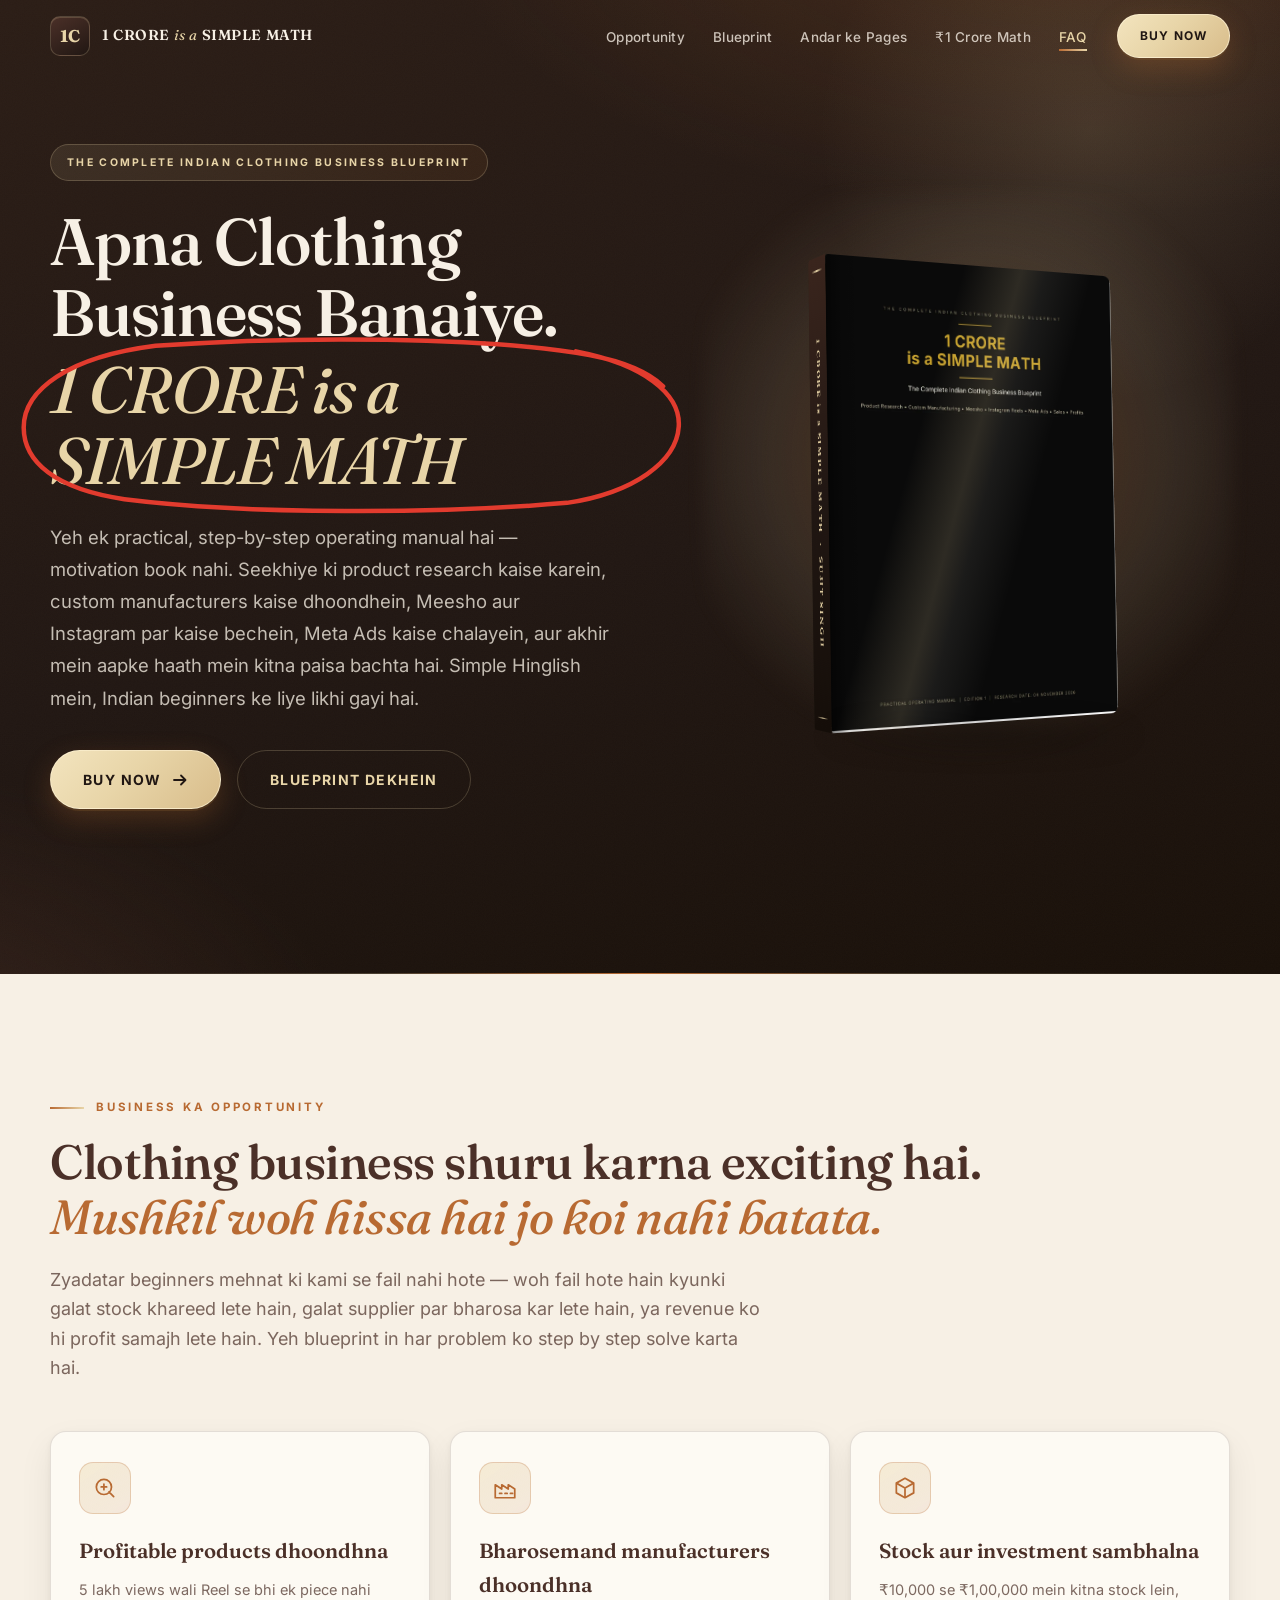
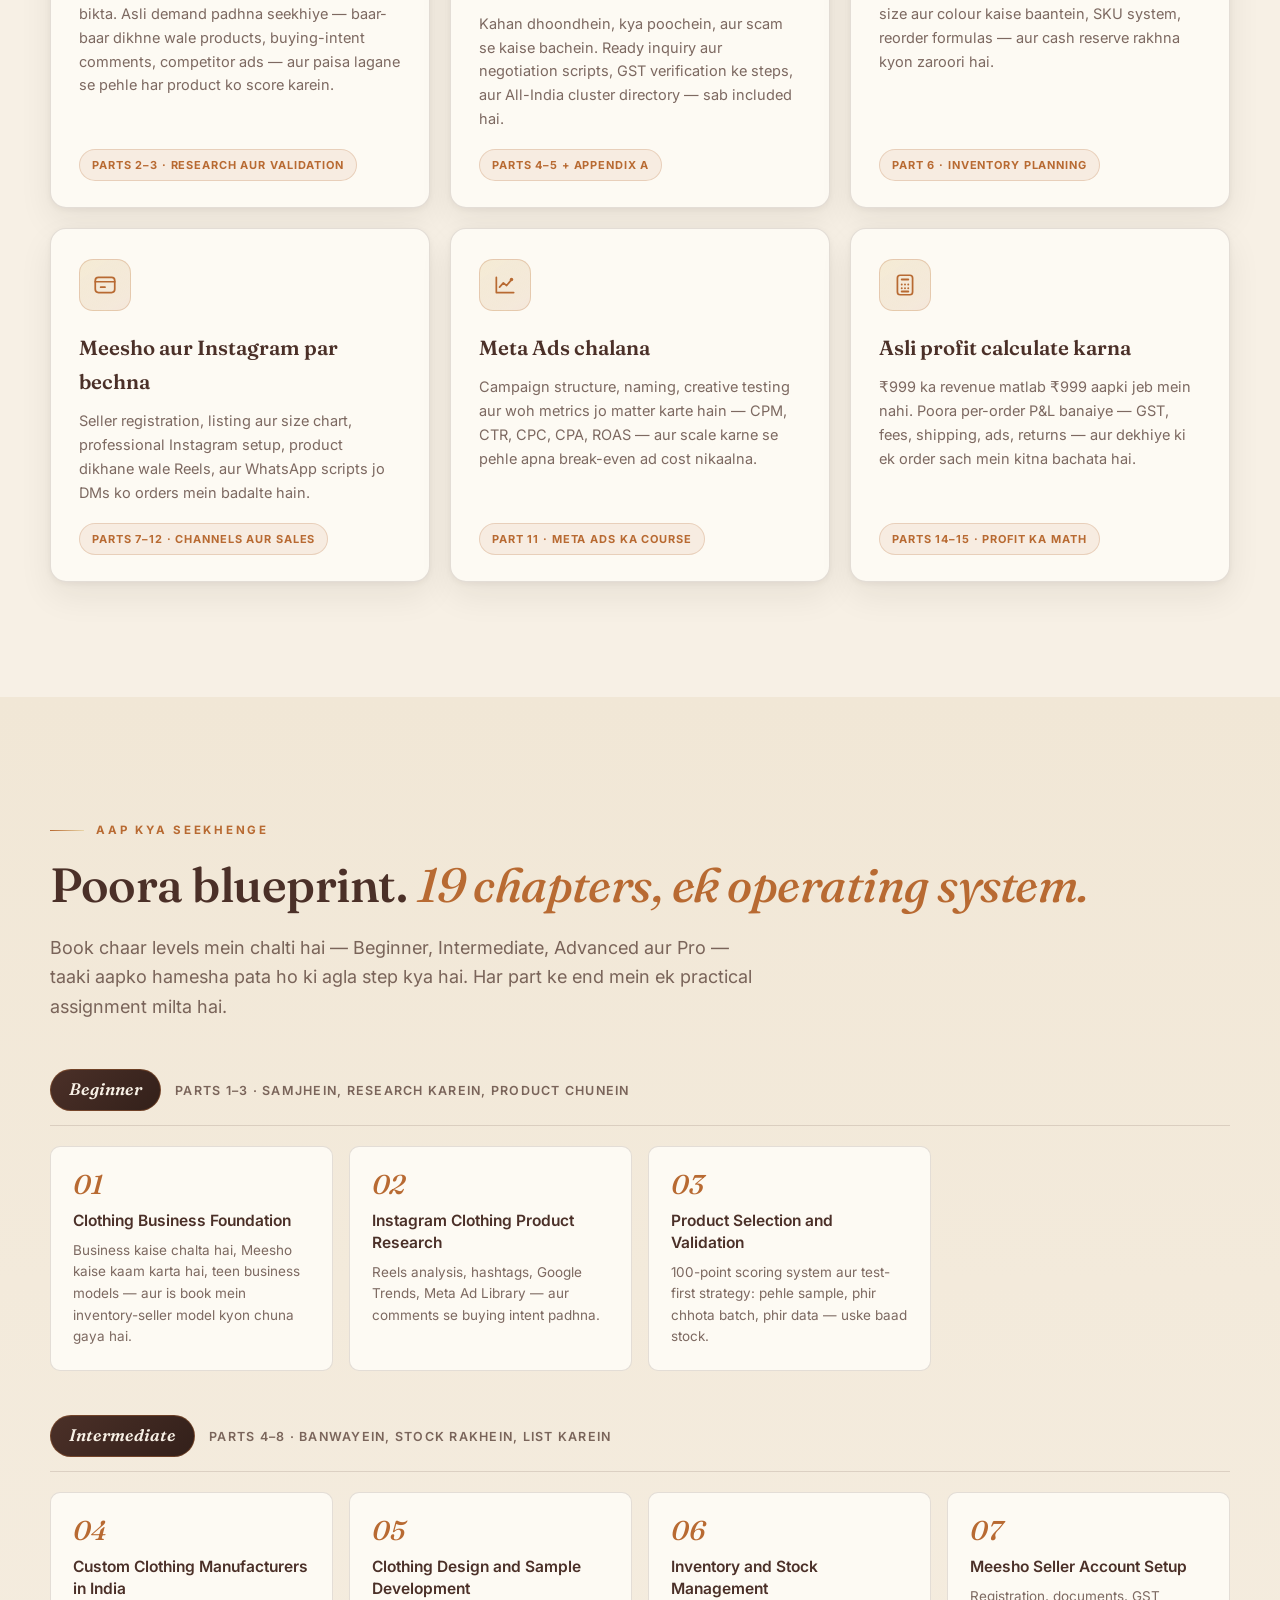
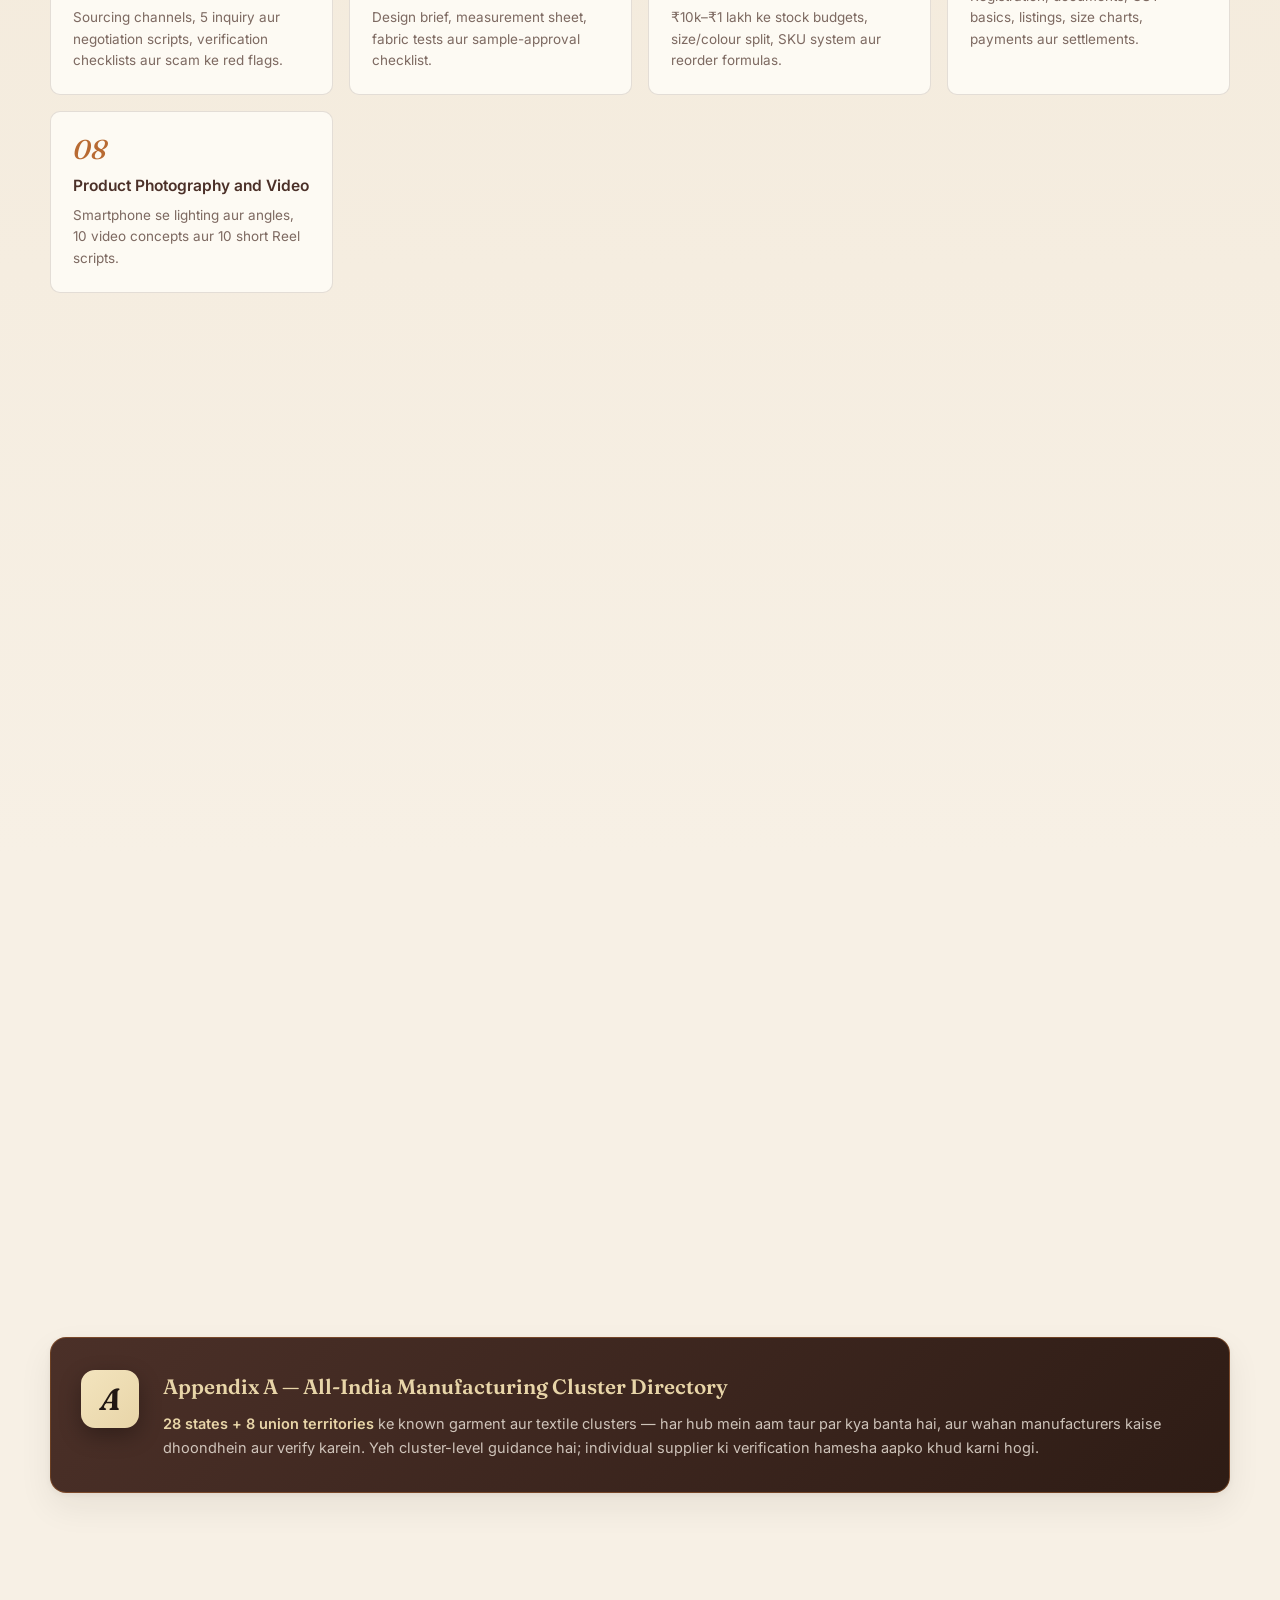
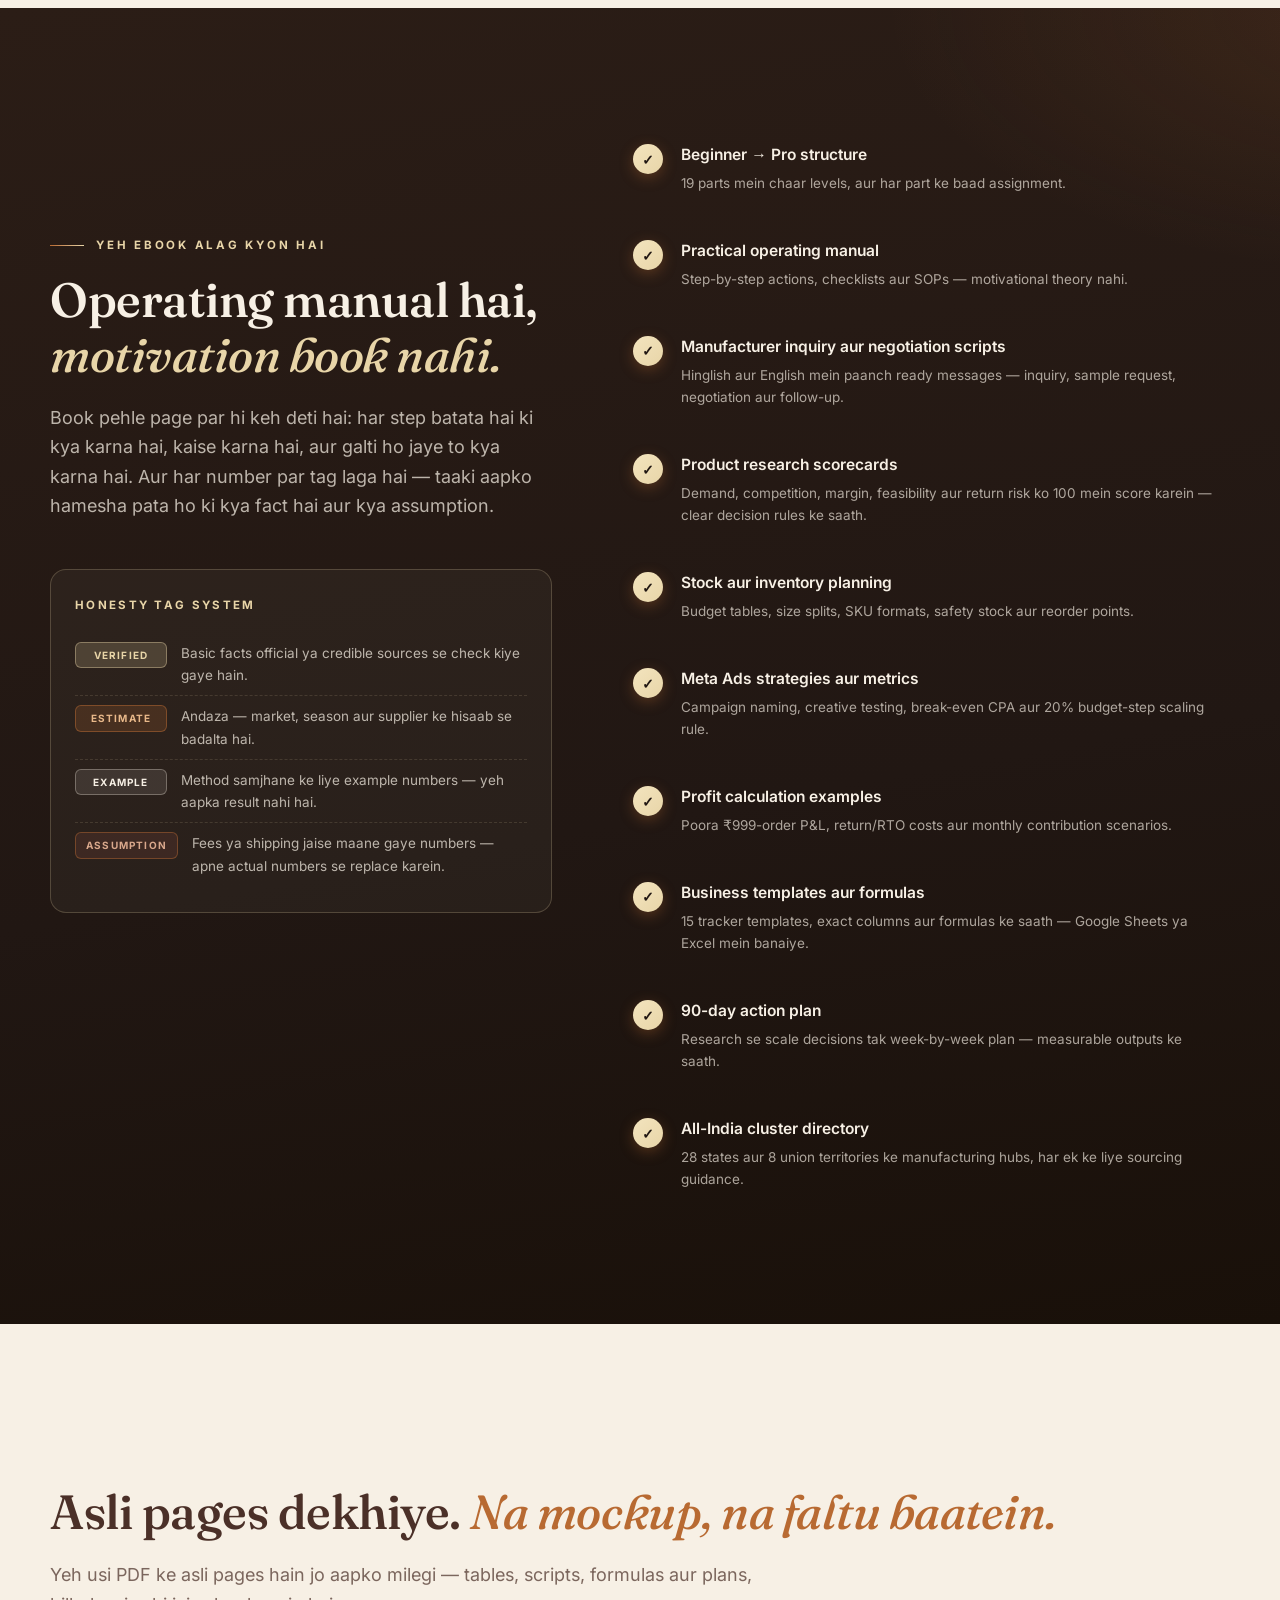
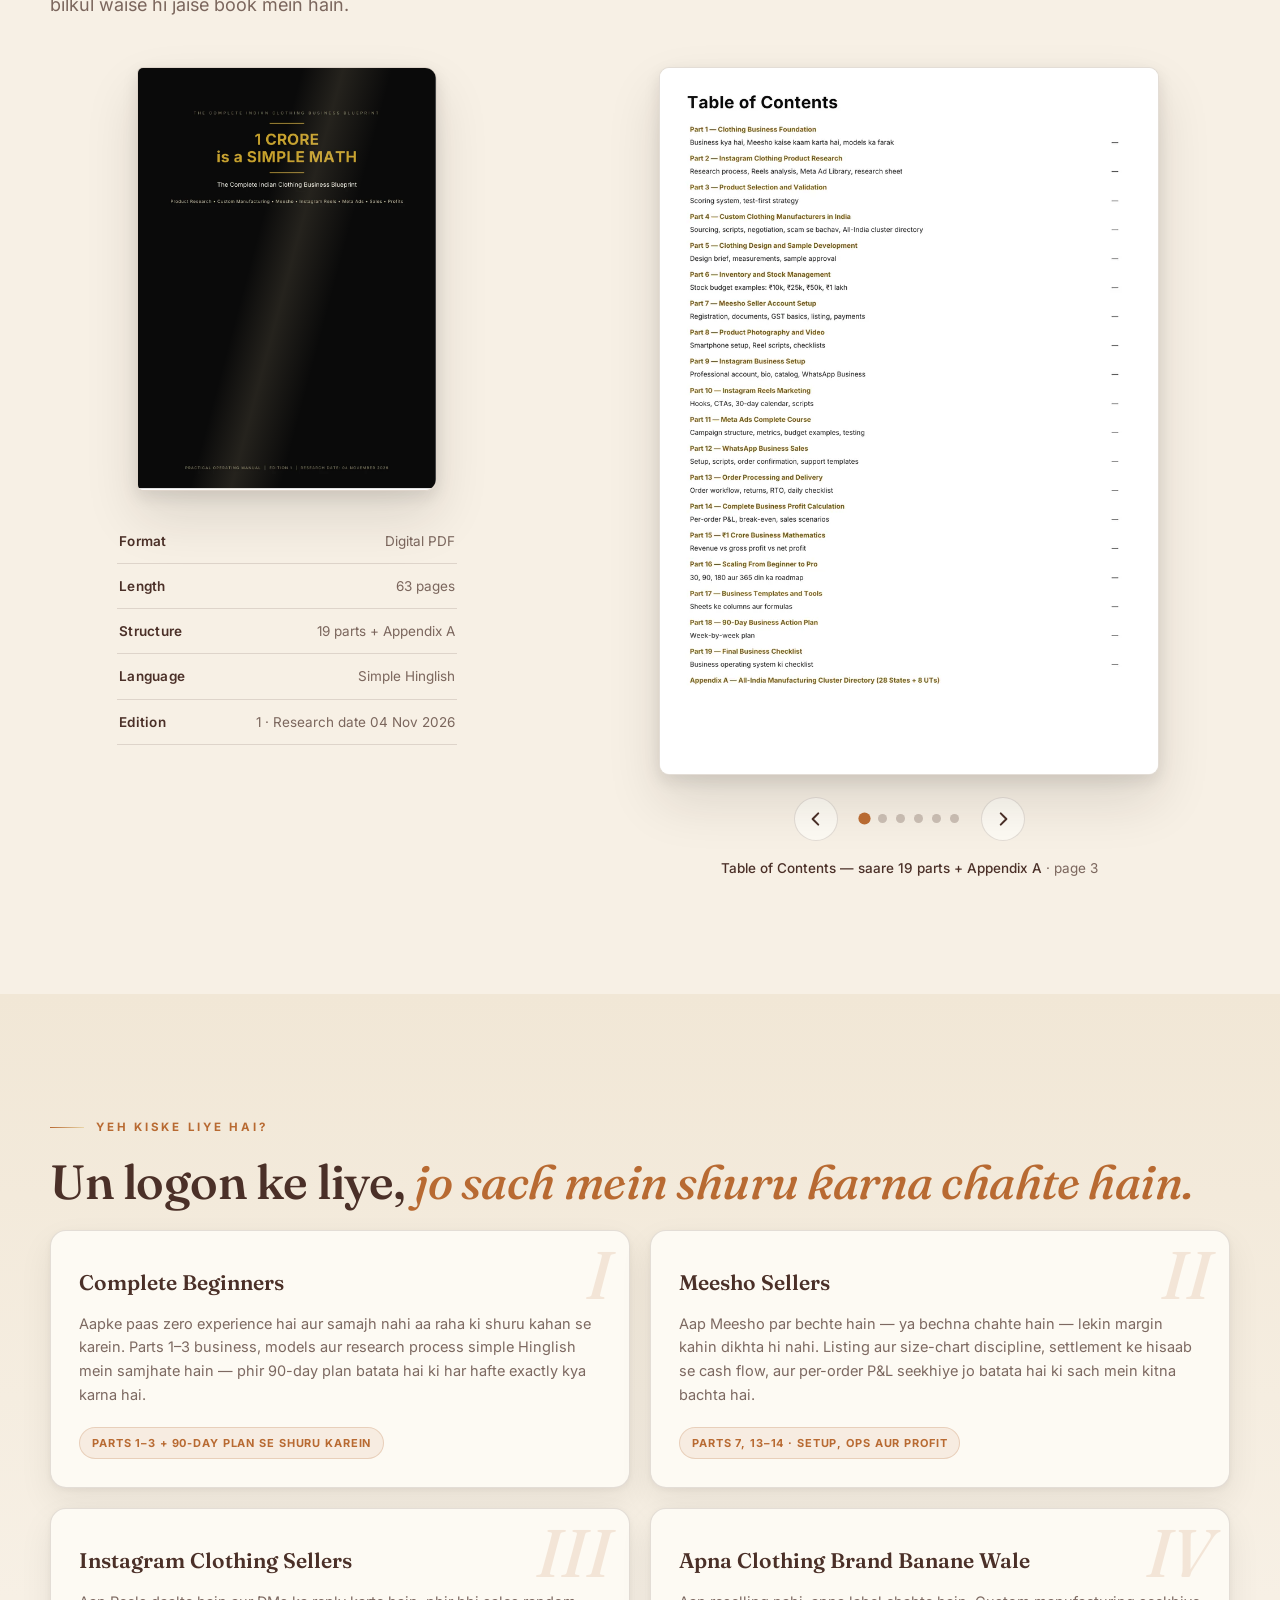
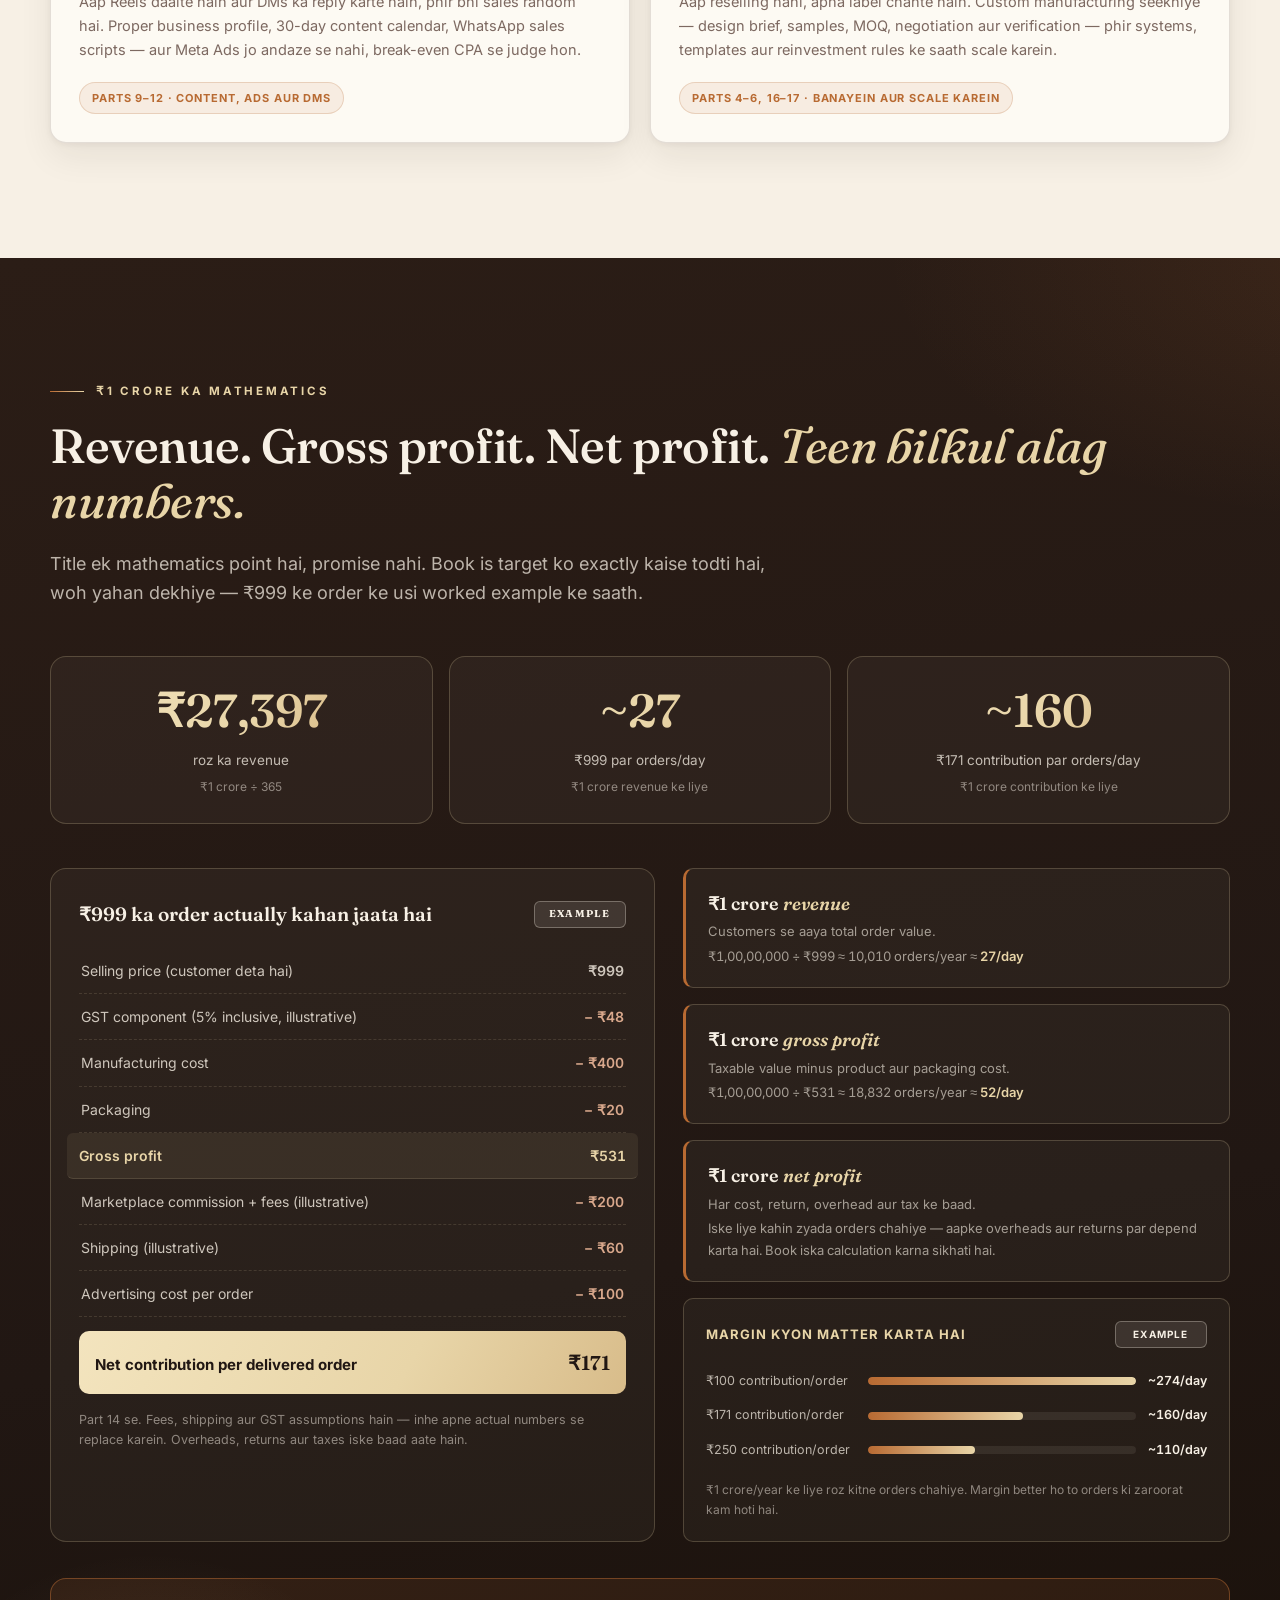
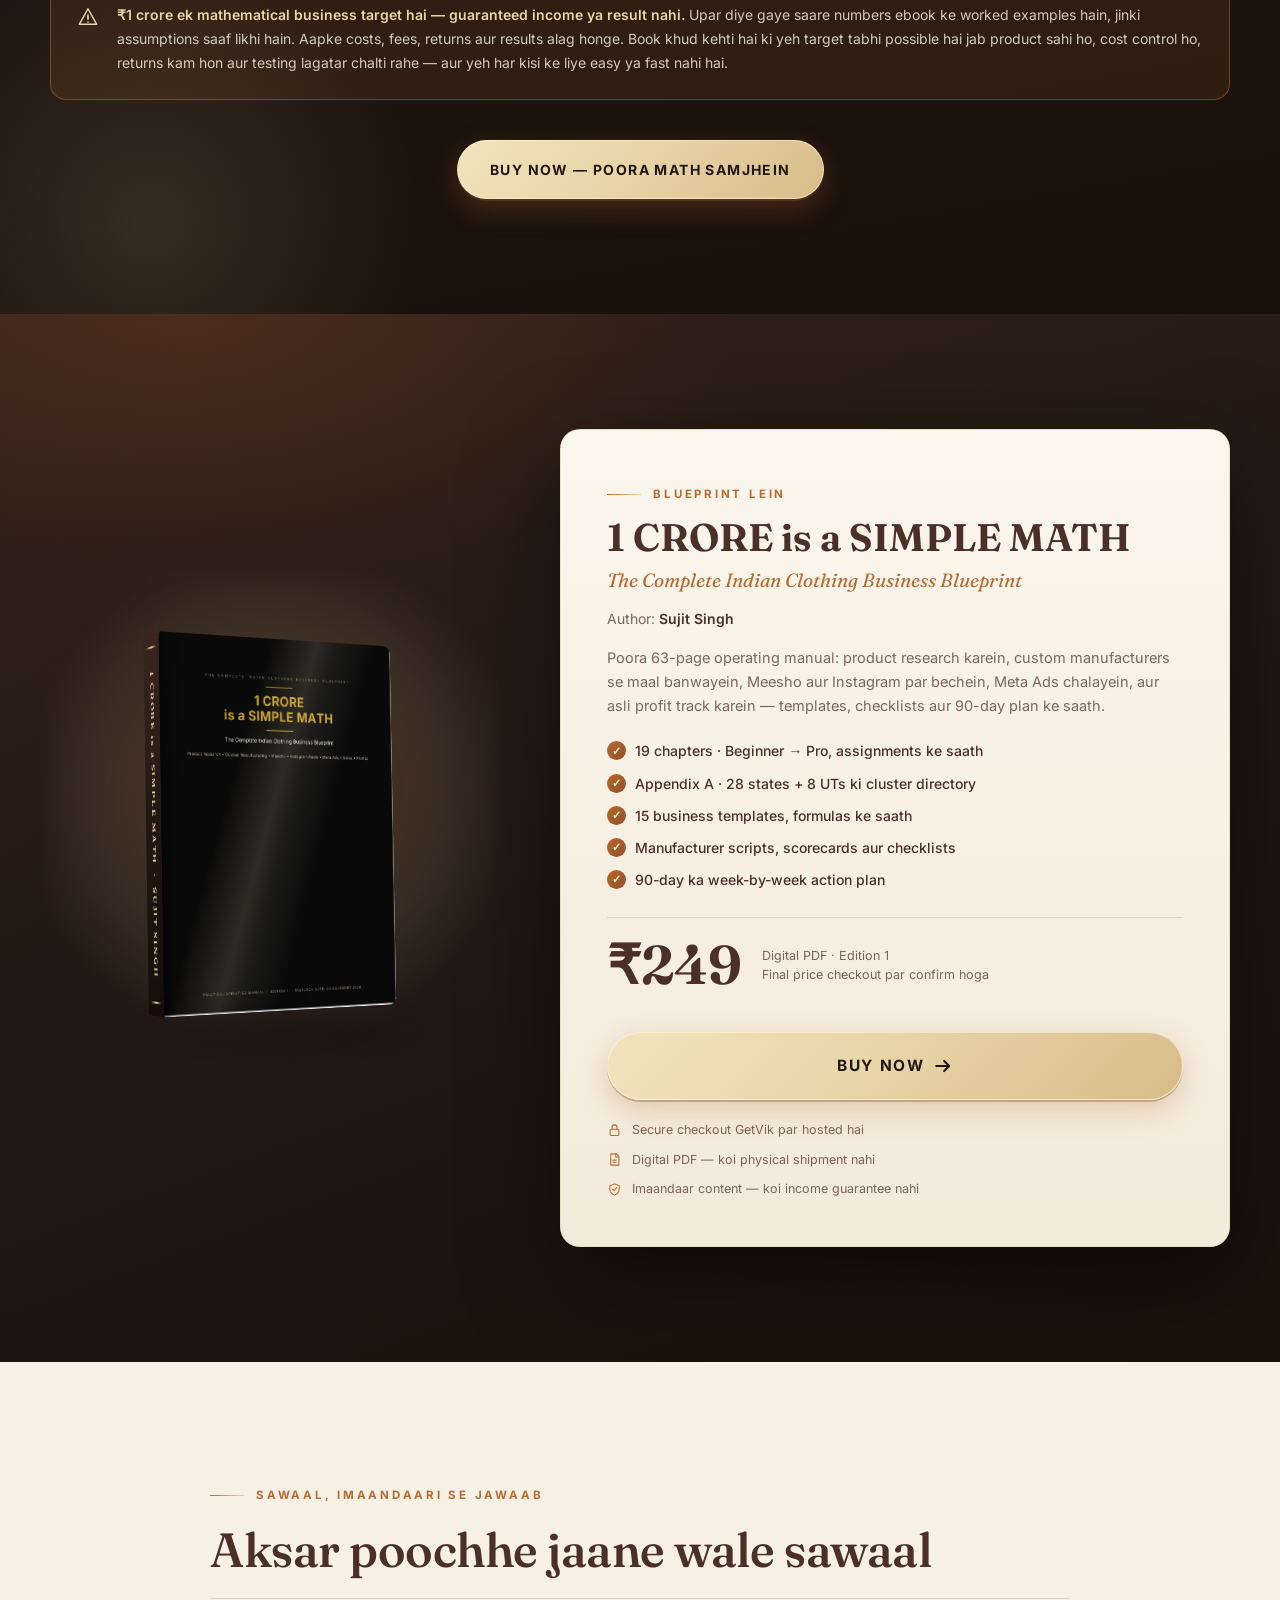
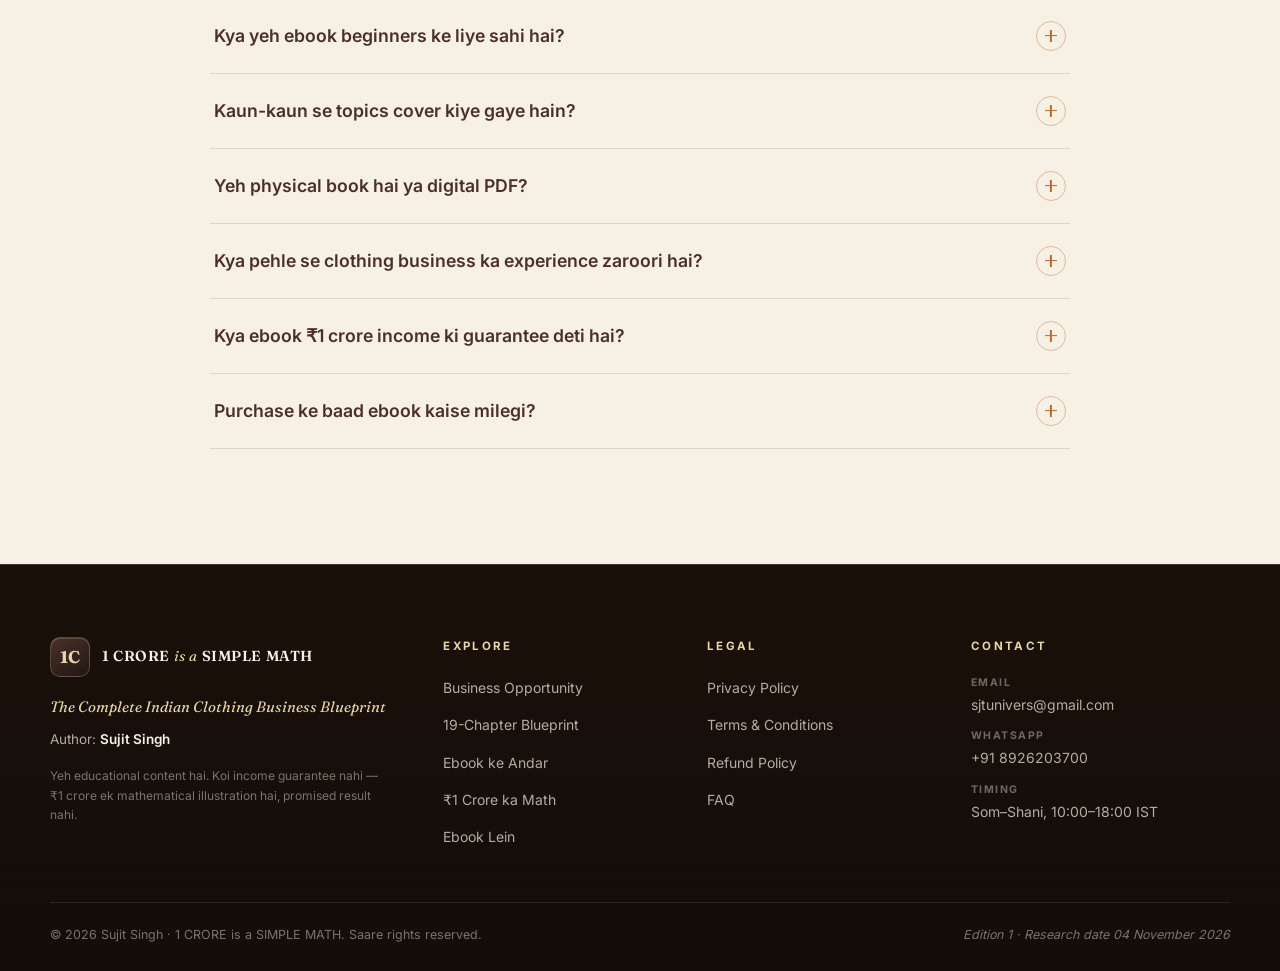
==== commit 7880f03d: "Update contact details in index.html" ====
--- a/index.html
+++ b/index.html
@@ -567,8 +567,9 @@
         <h3>Contact</h3>
         <!-- ✏️ EDIT CONTACT DETAILS HERE -->
         <ul class="footer-contact">
-          <li><span class="contact-label">Email</span><a href="mailto:your-email@example.com">your-email@example.com</a></li>
-          <li><span class="contact-label">WhatsApp</span><a href="tel:+910000000000">+91 00000 00000</a></li>
+          <li><span class="contact-label">Email</span><a href="mailto:sjtunivers@gmail.com">sjtunivers@gmail.com</a></li>
+
+<li><span class="contact-label">WhatsApp</span><a href="https://wa.me/918926203700" target="_blank">+91 8926203700</a></li>
           <li><span class="contact-label">Timing</span><span>Som–Shani, 10:00–18:00 IST</span></li>
         </ul>
       </div>
